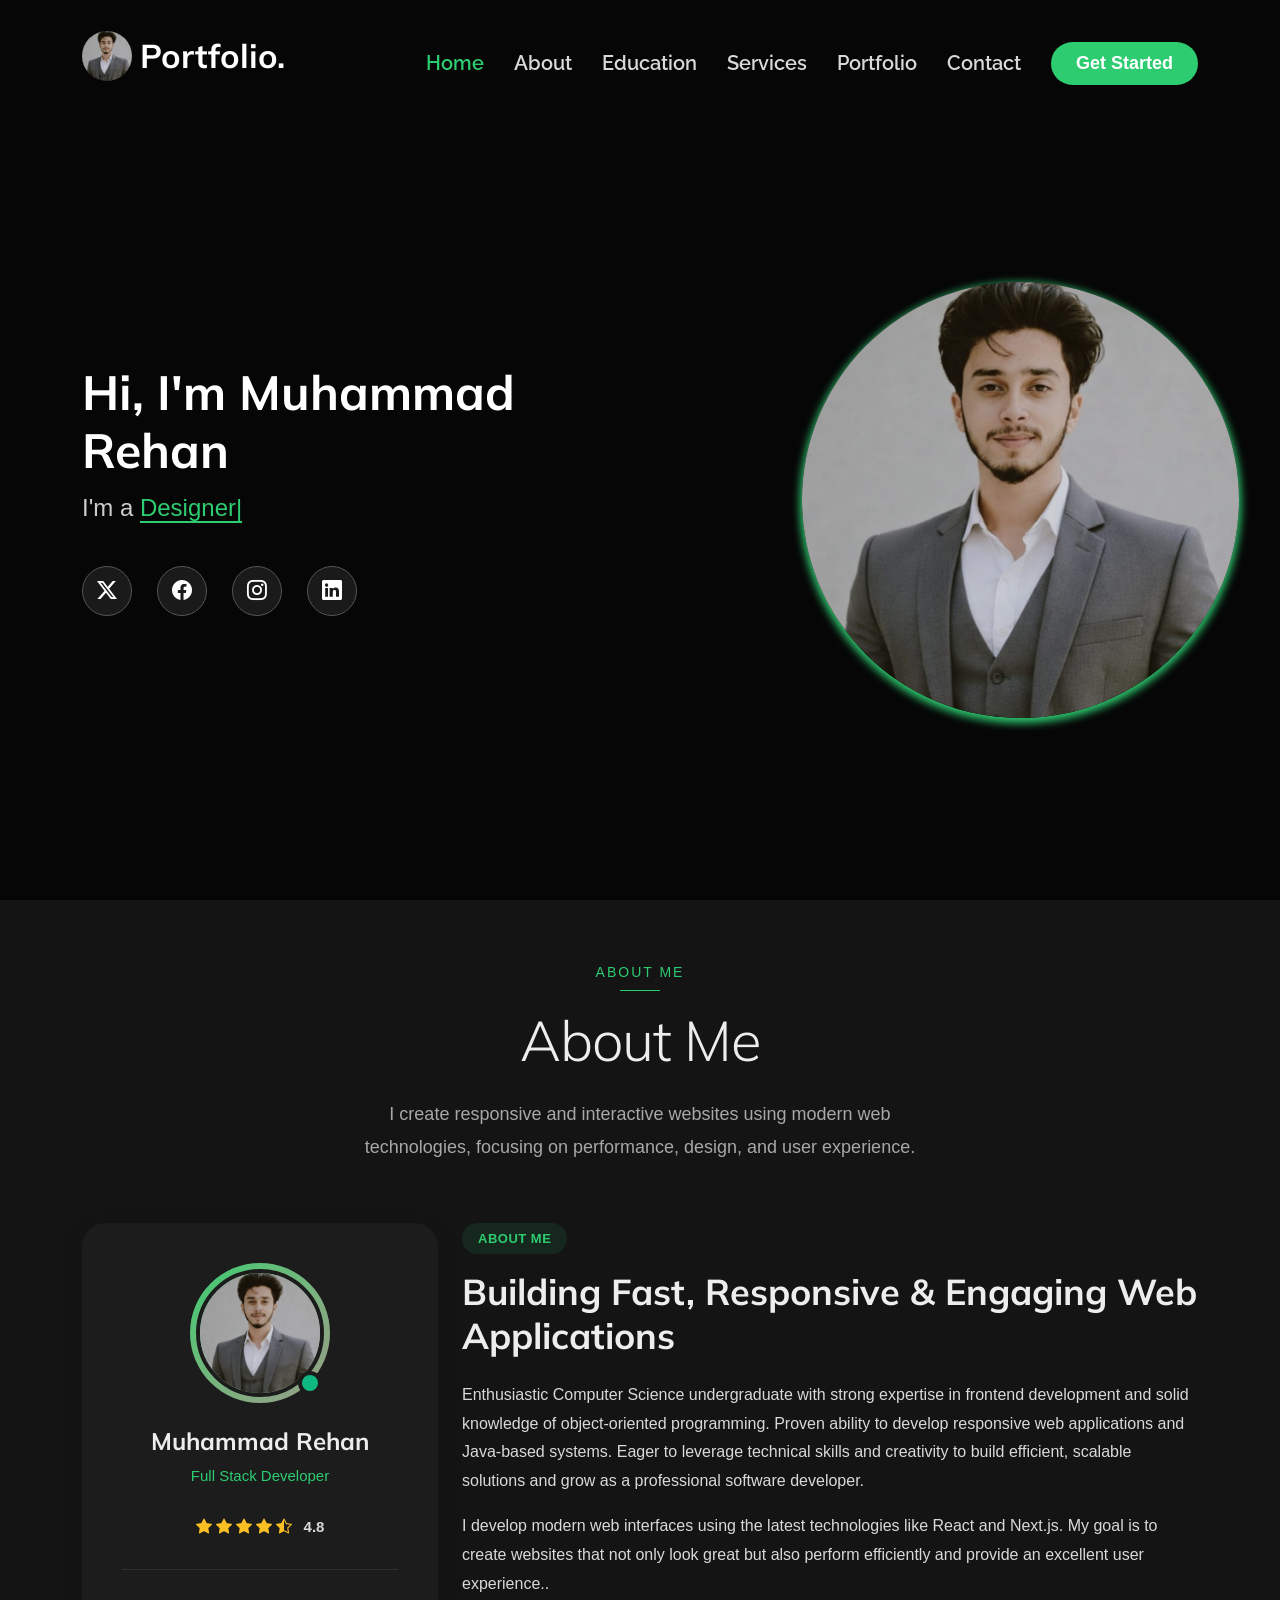
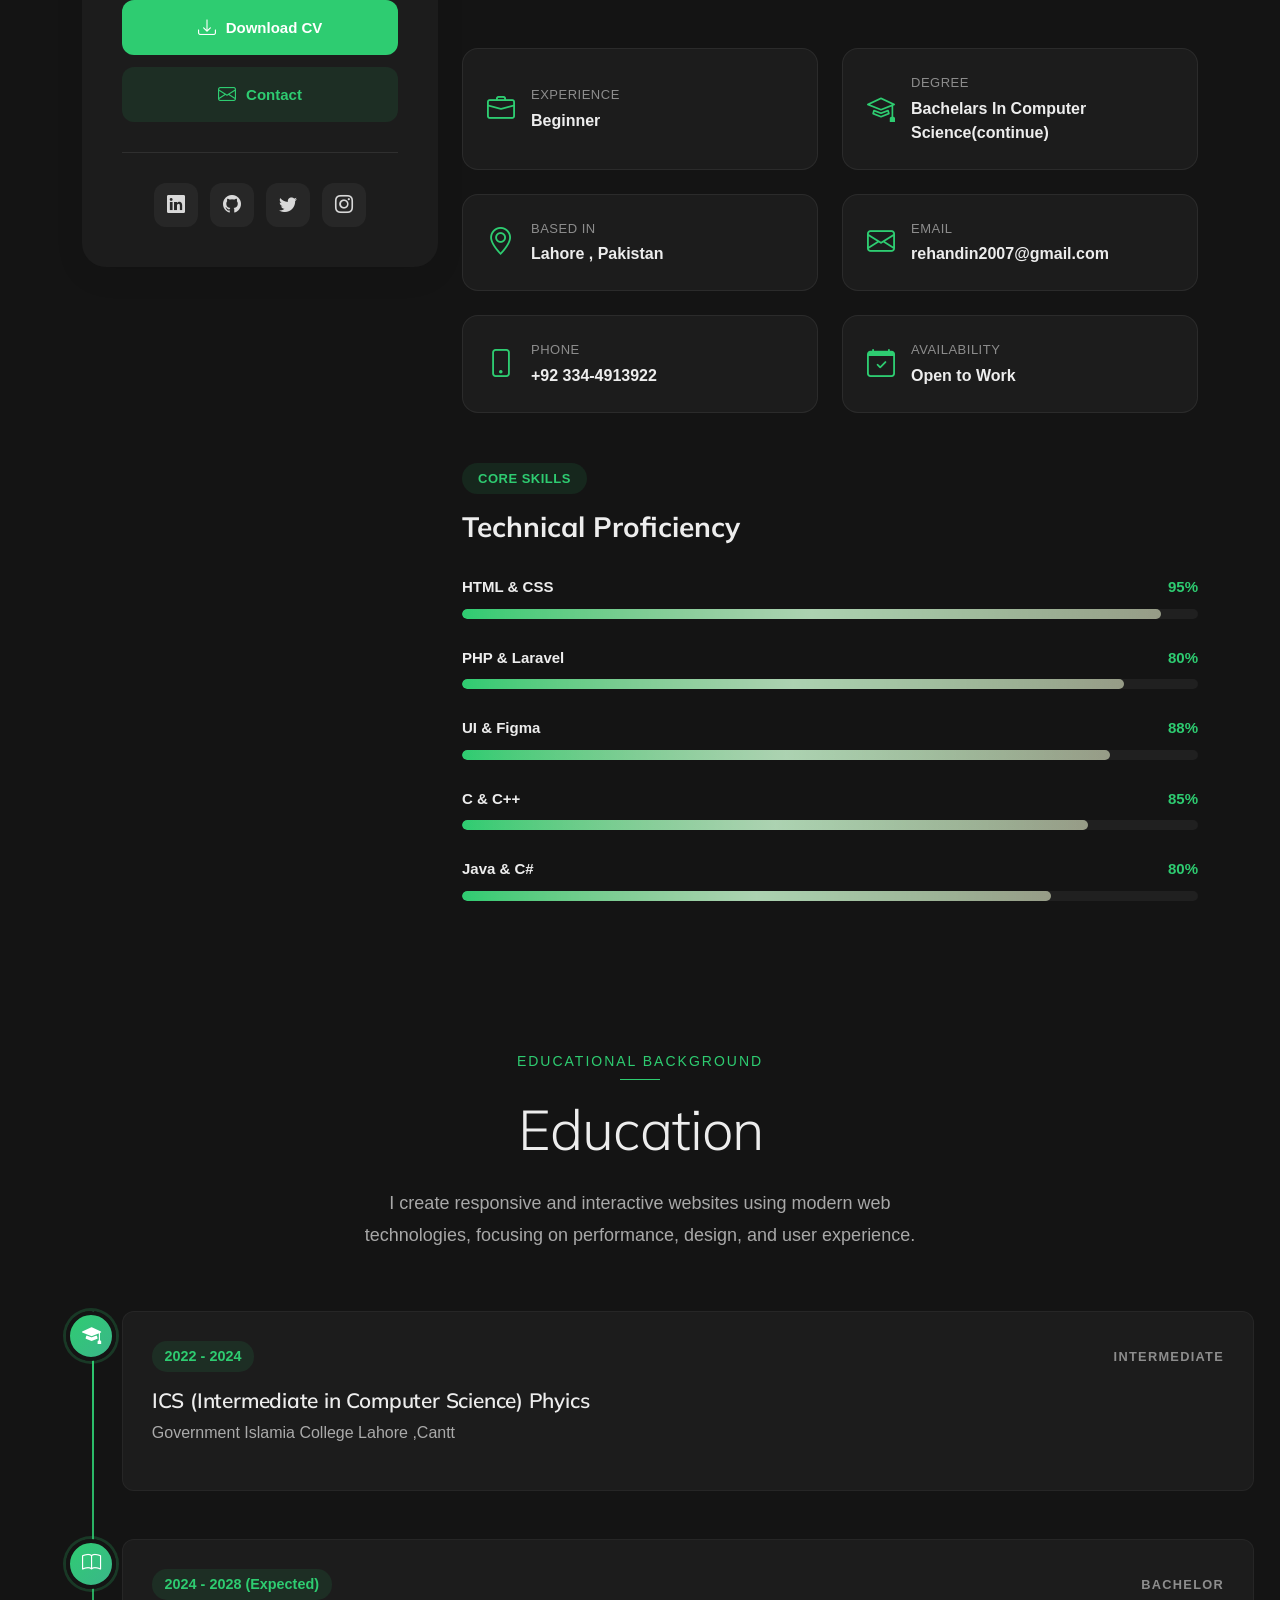
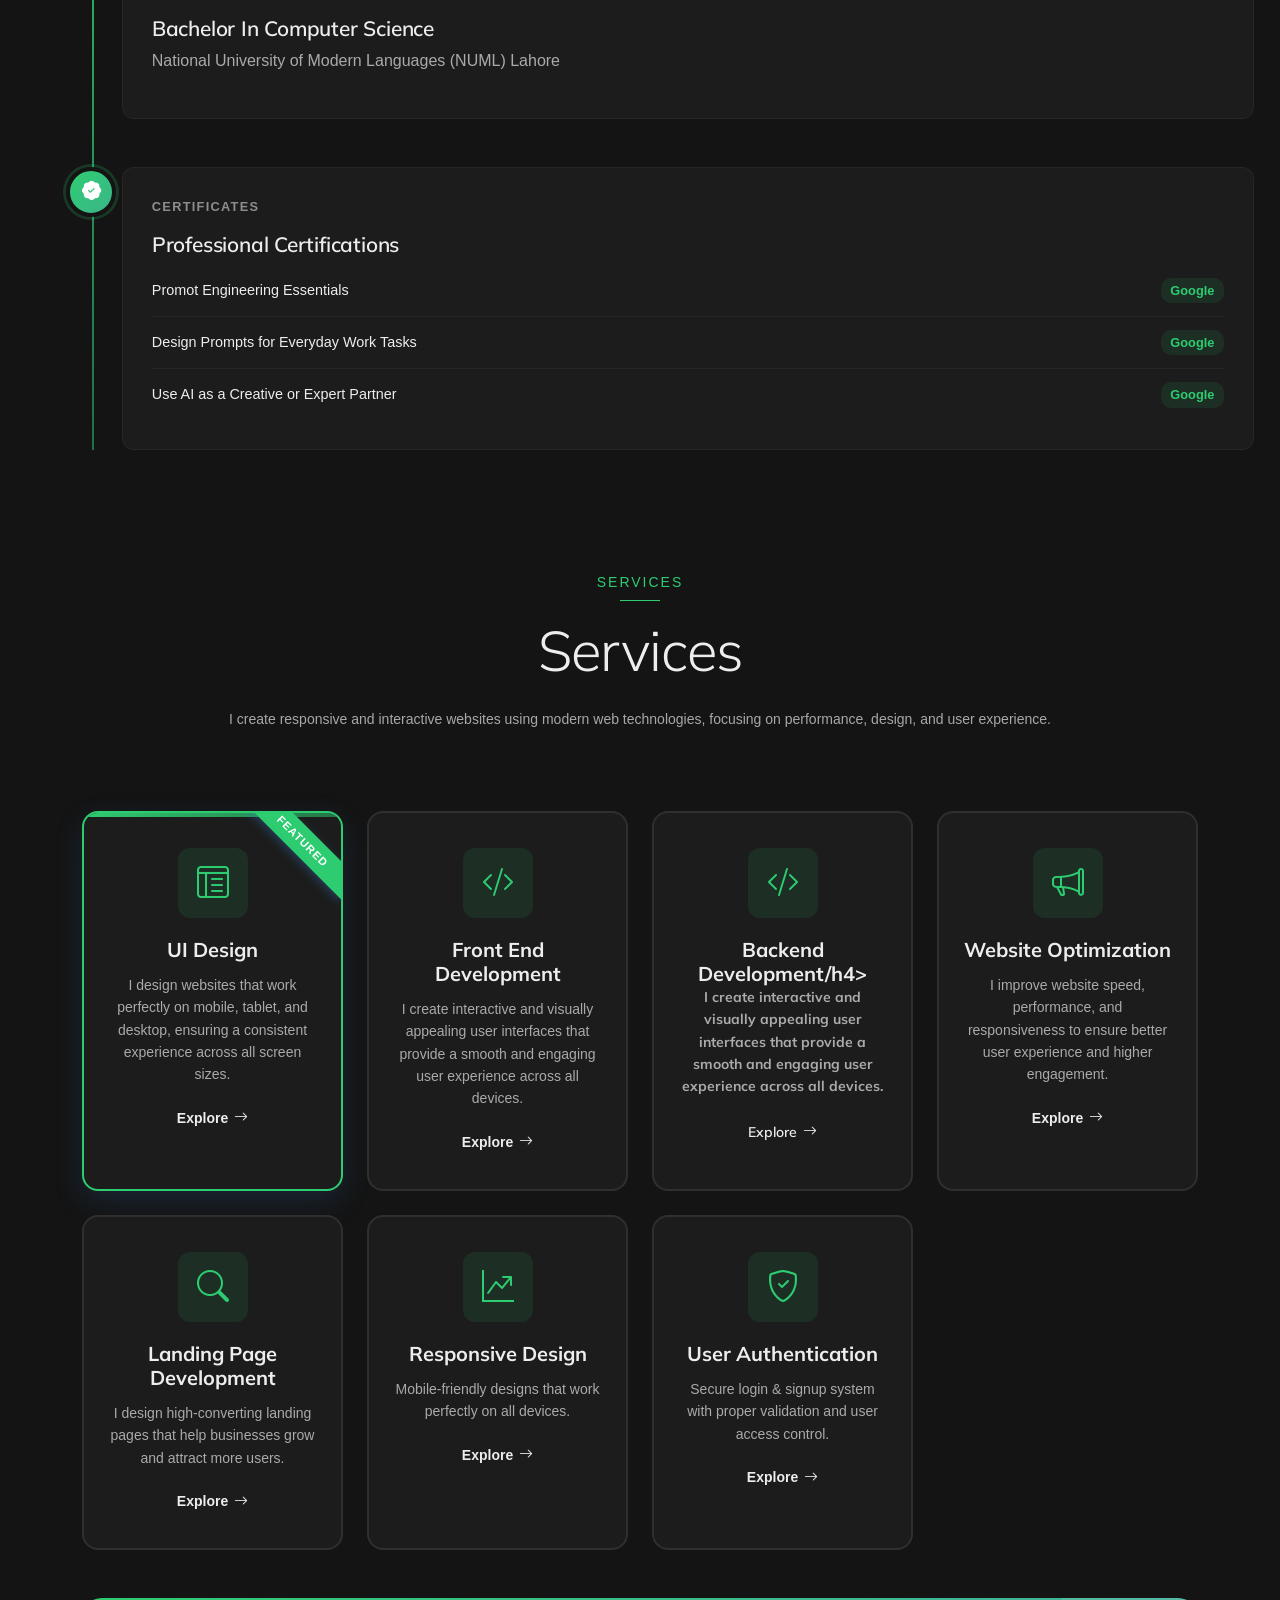
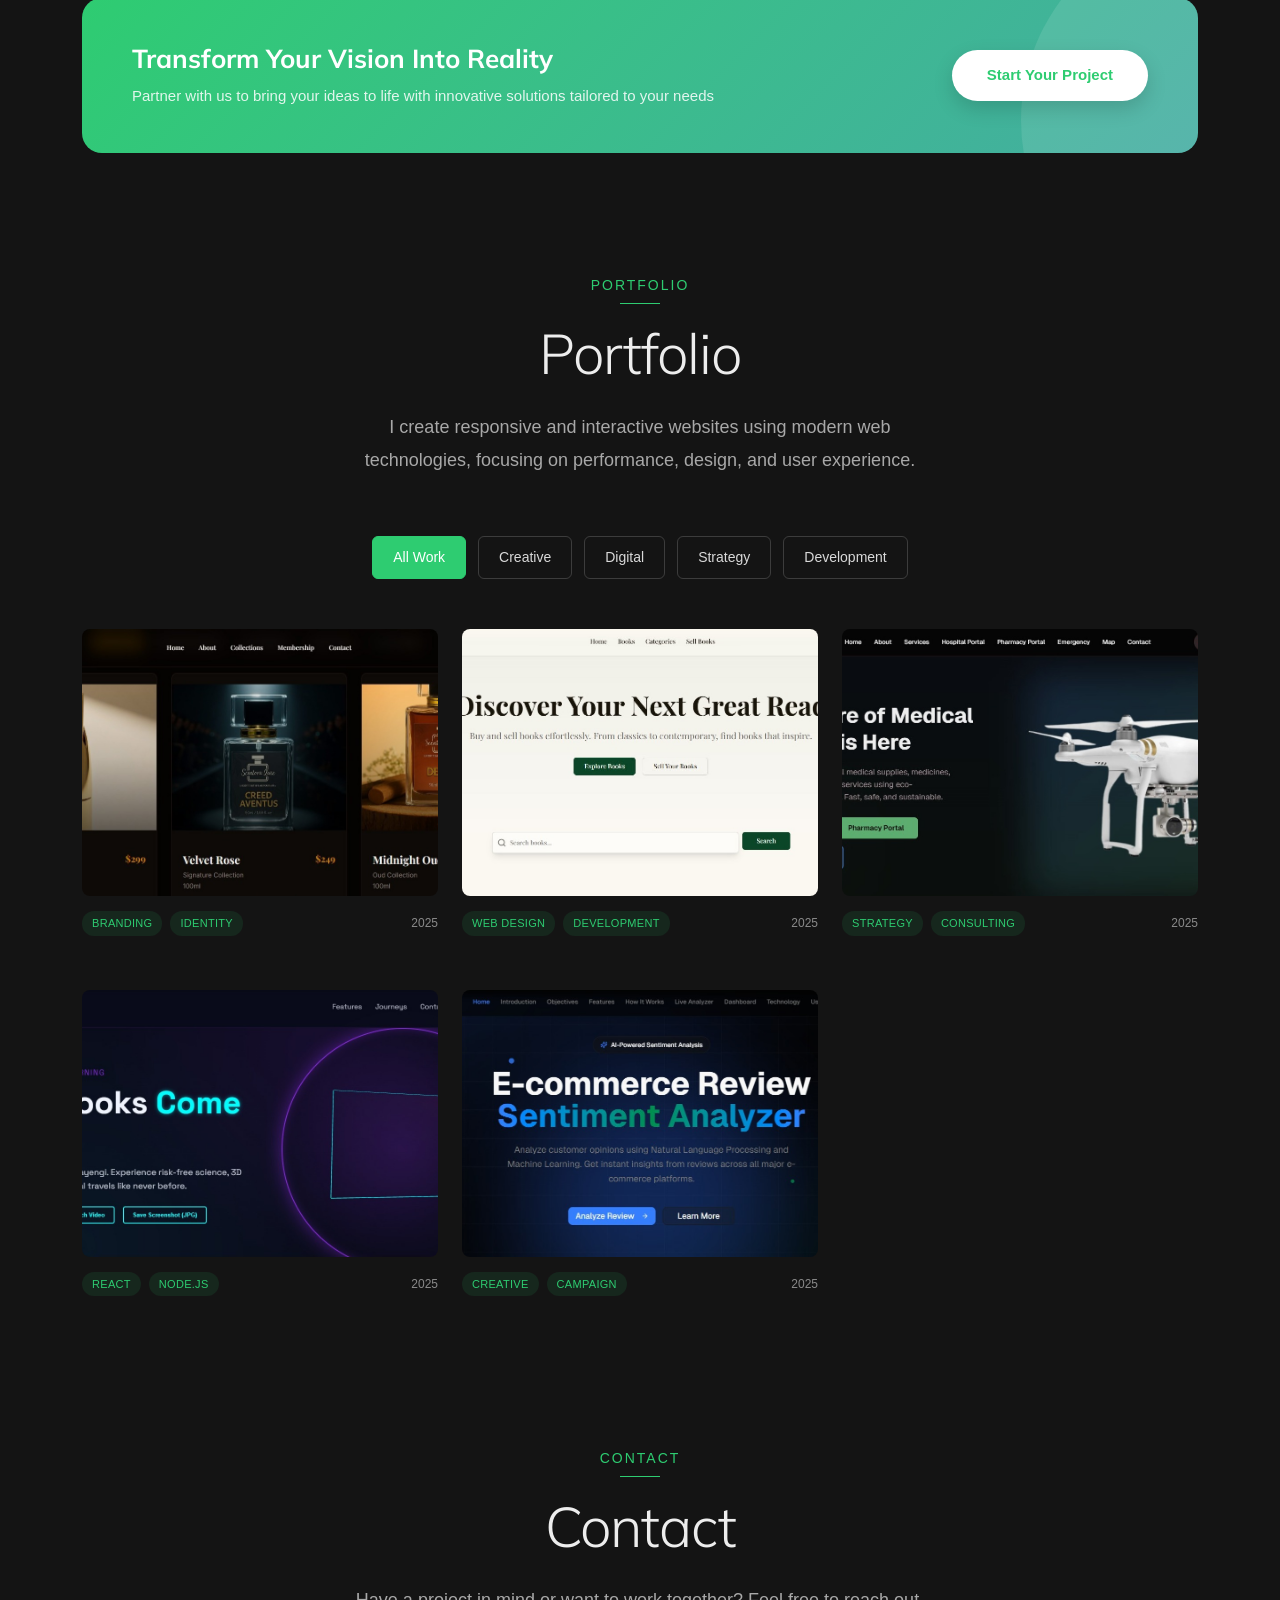
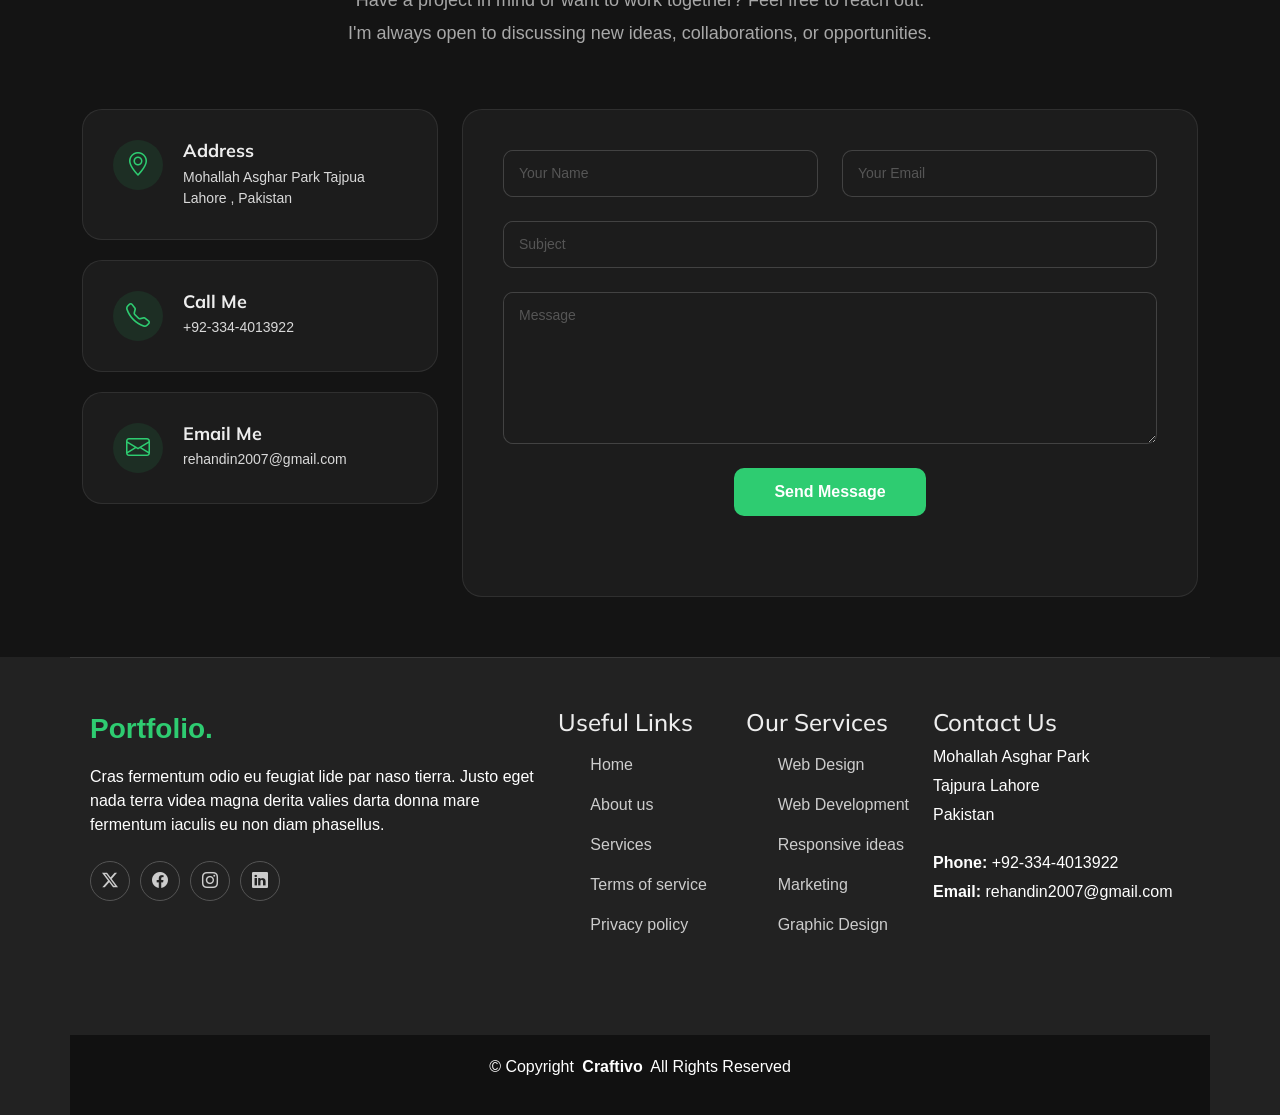
==== index.html @ ea0fe742 "first commit" ====
<!DOCTYPE html>
<html lang="en">

<head>
  <meta charset="utf-8">
  <meta content="width=device-width, initial-scale=1.0" name="viewport">
  <title>Portfolio</title>
  <meta name="description" content="">
  <meta name="keywords" content="">

  <!-- Favicons -->
  <link href="assets/img/Tab.png" rel="icon">
  <link href="assets/img/apple-touch-icon.png" rel="apple-touch-icon">

  <!-- Fonts -->
  <link href="https://fonts.googleapis.com" rel="preconnect">
  <link href="https://fonts.gstatic.com" rel="preconnect" crossorigin>
  <link
    href="https://fonts.googleapis.com/css2?family=Roboto:ital,wght@0,100;0,300;0,400;0,500;0,700;0,900;1,100;1,300;1,400;1,500;1,700;1,900&family=Raleway:ital,wght@0,100;0,200;0,300;0,400;0,500;0,600;0,700;0,800;0,900;1,100;1,200;1,300;1,400;1,500;1,600;1,700;1,800;1,900&family=Mulish:ital,wght@0,200;0,300;0,400;0,500;0,600;0,700;0,800;0,900;1,200;1,300;1,400;1,500;1,600;1,700;1,800;1,900&display=swap"
    rel="stylesheet">

  <!-- Vendor CSS Files -->
  <link href="assets/vendor/bootstrap/css/bootstrap.min.css" rel="stylesheet">
  <link href="assets/vendor/bootstrap-icons/bootstrap-icons.css" rel="stylesheet">
  <link href="assets/vendor/aos/aos.css" rel="stylesheet">
  <link href="assets/vendor/glightbox/css/glightbox.min.css" rel="stylesheet">
  <link href="assets/vendor/swiper/swiper-bundle.min.css" rel="stylesheet">

  <!-- Main CSS File -->
  <link href="assets/css/main.css" rel="stylesheet">

  <!-- =======================================================
  * Template Name: Craftivo
  * Template URL: https://bootstrapmade.com/craftivo-bootstrap-portfolio-template/
  * Updated: Oct 04 2025 with Bootstrap v5.3.8
  * Author: BootstrapMade.com
  * License: https://bootstrapmade.com/license/
  ======================================================== -->
</head>

<body class="index-page">

  <header id="header" class="header d-flex align-items-center fixed-top">
    <div class="container-fluid container-xl position-relative d-flex align-items-center">

      <a href="index.html" class="logo d-flex align-items-center me-auto">
        <!-- Uncomment the line below if you also wish to use an image logo -->
        <img src="assets/img/profile/Picture.jpeg" alt="">
        <h1 class="sitename">Portfolio.</h1>
      </a>

      <nav id="navmenu" class="navmenu">
        <ul>
          <li><a href="#hero" class="active">Home</a></li>
          <li><a href="#about">About</a></li>
          <li><a href="#resume">Education</a></li>
          <li><a href="#services">Services</a></li>
          <li><a href="#portfolio">Portfolio</a></li>
          <li><a href="#contact">Contact</a></li>
        </ul>
        <i class="mobile-nav-toggle d-xl-none bi bi-list"></i>
      </nav>

      <a class="btn-getstarted" href="#about">Get Started</a>

    </div>
  </header>

  <main class="main">

    <!-- Hero Section -->
    <section id="hero" class="hero section dark-background">

      <!-- Background Image -->
      <img src="assets/img/profile/profile-bg-5.webp" alt="">

      <div class="container">
        <div class="row align-items-center">

          <!-- LEFT SIDE (TEXT) -->
          <div class="col-lg-6 hero-text">
            <h2>Hi, I'm Muhammad Rehan</h2>
            <p>I'm a
              <span class="typed" data-typed-items="Designer, Developer, Programmer"></span>
            </p>

            <div class="social-links">
              <a href="#"><i class="bi bi-twitter-x"></i></a>
              <a href="#"><i class="bi bi-facebook"></i></a>
              <a href="#"><i class="bi bi-instagram"></i></a>
              <a href="#"><i class="bi bi-linkedin"></i></a>
            </div>
          </div>

          <!-- RIGHT SIDE (IMAGE) -->
          <div class="col-lg-6 hero-image text-center">
            <img src="assets/img/profile/Picture.jpeg" alt="profile">
          </div>

        </div>
      </div>

    </section>

    </section><!-- /Hero Section -->

    <!-- About Section -->
    <section id="about" class="about section">

      <!-- Section Title -->
      <div class="container section-title" data-aos="fade-up">
        <span class="subtitle">About Me</span>
        <h2>About Me</h2>
        <p>I create responsive and interactive websites using modern web technologies, focusing on performance, design,
          and user experience.</p>
      </div><!-- End Section Title -->

      <div class="container" data-aos="fade-up" data-aos-delay="100">

        <div class="row gy-5">
          <div class="col-lg-4" data-aos="zoom-in" data-aos-delay="150">
            <div class="profile-card">
              <div class="profile-header">
                <div class="profile-avatar">
                  <img src="assets/img/profile/Picture.jpeg" class="img-fluid" alt="">
                  <div class="status-indicator"></div>
                </div>
                <h3>Muhammad Rehan</h3>
                <span class="role">Full Stack Developer</span>
                <div class="rating">
                  <i class="bi bi-star-fill"></i>
                  <i class="bi bi-star-fill"></i>
                  <i class="bi bi-star-fill"></i>
                  <i class="bi bi-star-fill"></i>
                  <i class="bi bi-star-half"></i>
                  <span>4.8</span>
                </div>
              </div>

              <!-- <div class="profile-stats">
                <div class="stat-item">
                  <h4>156</h4>
                  <p>Projects</p>
                </div>
                <div class="stat-item">
                  <h4>8+</h4>
                  <p>Years</p>
                </div>
                <div class="stat-item">
                  <h4>42</h4>
                  <p>Awards</p>
                </div>
              </div> -->

              <div class="profile-actions">
                <a href="assets/Rehan_Resume (1).pdf" class="btn-primary"><i class="bi bi-download"></i> Download CV</a>
                <a href="#contact" class="btn-secondary"><i class="bi bi-envelope"></i> Contact</a>
              </div>

              <div class="social-connect">
                <a href="#"><i class="bi bi-linkedin"></i></a>
                <a href="#"><i class="bi bi-github"></i></a>
                <a href="#"><i class="bi bi-twitter"></i></a>
                <a href="#"><i class="bi bi-instagram"></i></a>
              </div>
            </div>
          </div>

          <div class="col-lg-8" data-aos="fade-left" data-aos-delay="200">
            <div class="content-wrapper">
              <div class="bio-section">
                <div class="section-tag">About Me</div>

                <h2>Building Fast, Responsive & Engaging Web Applications</h2>
                <p>Enthusiastic Computer Science undergraduate with strong expertise in frontend development and solid
                  knowledge
                  of object-oriented programming. Proven ability to develop responsive web applications and Java-based
                  systems.
                  Eager to leverage technical skills and creativity to build efficient, scalable solutions and grow as a
                  professional
                  software developer.</p>

                <p>I develop modern web interfaces using the latest technologies like React and Next.js. My goal is to
                  create websites that not only look great but also perform efficiently and provide an excellent user
                  experience..</p>
              </div>

              <div class="details-grid">
                <div class="detail-item" data-aos="fade-up" data-aos-delay="250">
                  <i class="bi bi-briefcase"></i>
                  <div class="detail-content">
                    <span>Experience</span>
                    <strong>Beginner</strong>
                  </div>
                </div>

                <div class="detail-item" data-aos="fade-up" data-aos-delay="300">
                  <i class="bi bi-mortarboard"></i>
                  <div class="detail-content">
                    <span>Degree</span>
                    <strong>Bachelars In Computer Science(continue)</strong>
                  </div>
                </div>

                <div class="detail-item" data-aos="fade-up" data-aos-delay="350">
                  <i class="bi bi-geo-alt"></i>
                  <div class="detail-content">
                    <span>Based In</span>
                    <strong>Lahore , Pakistan</strong>
                  </div>
                </div>

                <div class="detail-item" data-aos="fade-up" data-aos-delay="100">
                  <i class="bi bi-envelope"></i>
                  <div class="detail-content">
                    <span>Email</span>
                    <strong>rehandin2007@gmail.com</strong>
                  </div>
                </div>

                <div class="detail-item" data-aos="fade-up" data-aos-delay="150">
                  <i class="bi bi-phone"></i>
                  <div class="detail-content">
                    <span>Phone</span>
                    <strong>+92 334-4913922</strong>
                  </div>
                </div>

                <div class="detail-item" data-aos="fade-up" data-aos-delay="200">
                  <i class="bi bi-calendar-check"></i>
                  <div class="detail-content">
                    <span>Availability</span>
                    <strong>Open to Work</strong>
                  </div>
                </div>
              </div>

              <div class="skills-showcase" data-aos="fade-up" data-aos-delay="250">
                <div class="section-tag">Core Skills</div>
                <h3>Technical Proficiency</h3>

                <div class="skills-list skills-animation">
                  <div class="skill-item">
                    <div class="skill-info">
                      <span class="skill-name">HTML &amp; CSS</span>
                      <span class="skill-percent">95%</span>
                    </div>
                    <div class="progress">
                      <div class="progress-bar" role="progressbar" aria-valuenow="95" aria-valuemin="0"
                        aria-valuemax="100"></div>
                    </div>
                  </div>

                  <div class="skill-item">
                    <div class="skill-info">
                      <span class="skill-name">PHP &amp; Laravel</span>
                      <span class="skill-percent">80%</span>
                    </div>
                    <div class="progress">
                      <div class="progress-bar" role="progressbar" aria-valuenow="90" aria-valuemin="0"
                        aria-valuemax="100"></div>
                    </div>
                  </div>

                  <div class="skill-item">
                    <div class="skill-info">
                      <span class="skill-name">UI &amp; Figma</span>
                      <span class="skill-percent">88%</span>
                    </div>
                    <div class="progress">
                      <div class="progress-bar" role="progressbar" aria-valuenow="88" aria-valuemin="0"
                        aria-valuemax="100"></div>
                    </div>
                  </div>

                  <div class="skill-item">
                    <div class="skill-info">
                      <span class="skill-name">C &amp; C++</span>
                      <span class="skill-percent">85%</span>
                    </div>
                    <div class="progress">
                      <div class="progress-bar" role="progressbar" aria-valuenow="85" aria-valuemin="0"
                        aria-valuemax="100"></div>
                    </div>
                  </div>

                  <div class="skill-item">
                    <div class="skill-info">
                      <span class="skill-name">Java &amp; C#</span>
                      <span class="skill-percent">80%</span>
                    </div>
                    <div class="progress">
                      <div class="progress-bar" role="progressbar" aria-valuenow="80" aria-valuemin="0"
                        aria-valuemax="100"></div>
                    </div>
                  </div>
                </div>
              </div>
            </div>
          </div>
        </div>

      </div>

    </section><!-- /About Section -->

    <!-- Resume Section -->
    <section id="resume" class="resume section">

      <!-- Section Title -->
      <div class="container section-title" data-aos="fade-up">
        <span class="subtitle">Educational Background</span>
        <h2>Education</h2>
        <p>I create responsive and interactive websites using modern web technologies, focusing on performance, design,
          and user experience.</p>
      </div><!-- End Section Title -->

      <div class="container" data-aos="fade-up" data-aos-delay="100">



        <div class="col-lg-6">
          <div class="education-section">


            <div class="education-timeline" data-aos="fade-left" data-aos-delay="300">
              <div class="timeline-track">
                <div class="timeline-item">
                  <div class="timeline-marker">
                    <i class="bi bi-mortarboard-fill"></i>
                  </div>
                  <div class="timeline-content">
                    <div class="education-meta">
                      <span class="year-range">2022 - 2024</span>
                      <span class="degree-level">Intermediate</span>
                    </div>
                    <h4>ICS (Intermediate in Computer Science) Phyics</h4>
                    <p class="institution">Government Islamia College Lahore ,Cantt</p>

                  </div>
                </div>

                <div class="timeline-item">
                  <div class="timeline-marker">
                    <i class="bi bi-book"></i>
                  </div>
                  <div class="timeline-content">
                    <div class="education-meta">
                      <span class="year-range">2024 - 2028 (Expected)</span>
                      <span class="degree-level">Bachelor</span>
                    </div>
                    <h4>Bachelor In Computer Science</h4>
                    <p class="institution">National University of Modern Languages (NUML) Lahore </p>
                  </div>
                </div>

                <div class="timeline-item">
                  <div class="timeline-marker">
                    <i class="bi bi-patch-check-fill"></i>
                  </div>
                  <div class="timeline-content">
                    <div class="education-meta">

                      <span class="degree-level">Certificates</span>
                    </div>
                    <h4>Professional Certifications</h4>
                    <div class="certifications-list">
                      <div class="cert-item">
                        <span class="cert-name">Promot Engineering Essentials</span>
                        <span class="cert-year">Google</span>
                      </div>
                      <div class="cert-item">
                        <span class="cert-name">Design Prompts for Everyday Work Tasks</span>
                        <span class="cert-year">Google</span>
                      </div>
                      <div class="cert-item">
                        <span class="cert-name">Use AI as a Creative or Expert Partner</span>
                        <span class="cert-year">Google</span>
                      </div>
                    </div>
                  </div>
                </div>
              </div>
            </div>
          </div>
        </div>
      </div>

      </div>

    </section><!-- /Resume Section -->

    <!-- Services Section -->
    <section id="services" class="services section">

      <!-- Section Title -->
      <div class="container section-title" data-aos="fade-up">
        <span class="subtitle">Services</span>
        <h2>Services</h2>
        <p>I create responsive and interactive websites using modern web technologies, focusing on performance, design,
          and user experience.</p>
      </div><!-- End Section Title -->

      <div class="container" data-aos="fade-up" data-aos-delay="100">

        <div class="row gy-4">
          <!-- <div class="col-lg-3 col-md-6" data-aos="zoom-in" data-aos-delay="100">
            <div class="service-item">
              <div class="icon-wrapper">
                <i class="bi bi-palette"></i>
              </div>
              <h4>Brand Identity</h4>
              <p>Curabitur non nulla sit amet nisl tempus convallis quis ac lectus vivamus magna.</p>
              <a href="service-details.html" class="read-more">
                <span>Explore</span>
                <i class="bi bi-arrow-right"></i>
              </a>
            </div>
          </div> -->

          <div class="col-lg-3 col-md-6" data-aos="zoom-in" data-aos-delay="200">
            <div class="service-item featured">
              <div class="featured-tag">Featured</div>
              <div class="icon-wrapper">
                <i class="bi bi-layout-text-window-reverse"></i>
              </div>
              <h4>UI Design</h4>
              <p>I design websites that work perfectly on mobile, tablet, and desktop, ensuring a consistent experience
                across all screen sizes.</p>
              <a href="service-details.html" class="read-more">
                <span>Explore</span>
                <i class="bi bi-arrow-right"></i>
              </a>
            </div>
          </div>

          <div class="col-lg-3 col-md-6" data-aos="zoom-in" data-aos-delay="300">
            <div class="service-item">
              <div class="icon-wrapper">
                <i class="bi bi-code-slash"></i>
              </div>
              <h4>Front End Development</h4>
              <p>I create interactive and visually appealing user interfaces that provide a smooth and engaging user
                experience across all devices.</p>
              <a href="service-details.html" class="read-more">
                <span>Explore</span>
                <i class="bi bi-arrow-right"></i>
              </a>
            </div>
          </div>

          <div class="col-lg-3 col-md-6" data-aos="zoom-in" data-aos-delay="400">
            <div class="service-item">
              <div class="icon-wrapper">
                <i class="bi bi-code-slash"></i>
              </div>
              <h4>Backend Development/h4>
                <p>I create interactive and visually appealing user interfaces that provide a smooth and engaging user
                  experience across all devices.</p>
                <a href="service-details.html" class="read-more">
                  <span>Explore</span>
                  <i class="bi bi-arrow-right"></i>
                </a>
            </div>
          </div>

          <div class="col-lg-3 col-md-6" data-aos="zoom-in" data-aos-delay="100">
            <div class="service-item">
              <div class="icon-wrapper">
                <i class="bi bi-megaphone"></i>
              </div>
              <h4>Website Optimization</h4>
              <p>I improve website speed, performance, and responsiveness to ensure better user experience and higher
                engagement.</p>
              <a href="service-details.html" class="read-more">
                <span>Explore</span>
                <i class="bi bi-arrow-right"></i>
              </a>
            </div>
          </div>

          <div class="col-lg-3 col-md-6" data-aos="zoom-in" data-aos-delay="200">
            <div class="service-item">
              <div class="icon-wrapper">
                <i class="bi bi-search"></i>
              </div>
              <h4>Landing Page Development</h4>
              <p>I design high-converting landing pages that help businesses grow and attract more users.</p>
              <a href="service-details.html" class="read-more">
                <span>Explore</span>
                <i class="bi bi-arrow-right"></i>
              </a>
            </div>
          </div>

          <div class="col-lg-3 col-md-6" data-aos="zoom-in" data-aos-delay="300">
            <div class="service-item">
              <div class="icon-wrapper">
                <i class="bi bi-graph-up-arrow"></i>
              </div>
              <h4>Responsive Design</h4>
              <p>Mobile-friendly designs that work perfectly on all devices.</p>
              <a href="service-details.html" class="read-more">
                <span>Explore</span>
                <i class="bi bi-arrow-right"></i>
              </a>
            </div>
          </div>

          <div class="col-lg-3 col-md-6" data-aos="zoom-in" data-aos-delay="400">
            <div class="service-item">
              <div class="icon-wrapper">
                <i class="bi bi-shield-check"></i>
              </div>
              <h4>User Authentication</h4>
              <p>Secure login & signup system with proper validation and user access control.</p>
              <a href="service-details.html" class="read-more">
                <span>Explore</span>
                <i class="bi bi-arrow-right"></i>
              </a>
            </div>
          </div>

        </div>

        <div class="row mt-5">
          <div class="col-12" data-aos="fade-up" data-aos-delay="200">
            <div class="cta-box">
              <div class="row align-items-center">
                <div class="col-lg-8">
                  <h3>Transform Your Vision Into Reality</h3>
                  <p>Partner with us to bring your ideas to life with innovative solutions tailored to your needs</p>
                </div>
                <div class="col-lg-4 text-lg-end text-center">
                  <a href="service-details.html" class="cta-btn">Start Your Project</a>
                </div>
              </div>
            </div>
          </div>
        </div>

      </div>

    </section><!-- /Services Section -->

    <!-- Portfolio Section -->
    <section id="portfolio" class="portfolio section">

      <!-- Section Title -->
      <div class="container section-title" data-aos="fade-up">
        <span class="subtitle">Portfolio</span>
        <h2>Portfolio</h2>
        <p>I create responsive and interactive websites using modern web technologies, focusing on performance, design,
          and user experience.</p>
      </div><!-- End Section Title -->

      <div class="container" data-aos="fade-up" data-aos-delay="100">

        <div class="isotope-layout" data-default-filter="*" data-layout="masonry" data-sort="original-order">
          <ul class="portfolio-filters isotope-filters" data-aos="fade-up" data-aos-delay="200">
            <li data-filter="*" class="filter-active">All Work</li>
            <li data-filter=".filter-creative">Creative</li>
            <li data-filter=".filter-digital">Digital</li>
            <li data-filter=".filter-strategy">Strategy</li>
            <li data-filter=".filter-development">Development</li>
          </ul>

          <div class="row gy-4 isotope-container" data-aos="fade-up" data-aos-delay="300">
            <div class="col-lg-4 col-md-6 portfolio-item isotope-item filter-creative">
              <div class="portfolio-card">
                <div class="portfolio-image-container">
                  <img src="assets/img/portfolio/Image.jpeg" alt="Creative Project" class="img-fluid" loading="lazy">
                  <div class="portfolio-overlay">
                    <div class="portfolio-info">
                      <span class="project-category">Creative Design</span>
                      <h4>scentora-luxe</h4>
                    </div>
                    <div class="portfolio-actions">
                      <a href="assets/img/portfolio/Image.jpeg" class="glightbox portfolio-link">
                        <i class="bi bi-plus-lg"></i>
                      </a>
                      <a href="#" class="portfolio-details">
                        <i class="bi bi-arrow-right"></i>
                      </a>
                    </div>
                  </div>
                </div>
                <div class="portfolio-meta">
                  <div class="project-tags">
                    <span class="tag">Branding</span>
                    <span class="tag">Identity</span>
                  </div>
                  <div class="project-year">2025</div>
                </div>
              </div>
            </div>

            <div class="col-lg-4 col-md-6 portfolio-item isotope-item filter-digital">
              <div class="portfolio-card">
                <div class="portfolio-image-container">
                  <img src="assets/img/portfolio/Image1.jpeg" alt="Digital Project" class="img-fluid" loading="lazy">
                  <div class="portfolio-overlay">
                    <div class="portfolio-info">
                      <span class="project-category">Digital Experience</span>
                      <h4>Book Bridge</h4>
                    </div>
                    <div class="portfolio-actions">
                      <a href="assets/img/portfolio/Image1.jpeg" class="glightbox portfolio-link">
                        <i class="bi bi-plus-lg"></i>
                      </a>
                      <a href="#" class="portfolio-details">
                        <i class="bi bi-arrow-right"></i>
                      </a>
                    </div>
                  </div>
                </div>
                <div class="portfolio-meta">
                  <div class="project-tags">
                    <span class="tag">Web Design</span>
                    <span class="tag">Development</span>
                  </div>
                  <div class="project-year">2025</div>
                </div>
              </div>
            </div>

            <div class="col-lg-4 col-md-6 portfolio-item isotope-item filter-strategy">
              <div class="portfolio-card">
                <div class="portfolio-image-container">
                  <img src="assets/img/portfolio/Image2.jpeg" alt="Strategy Project" class="img-fluid" loading="lazy">
                  <div class="portfolio-overlay">
                    <div class="portfolio-info">
                      <span class="project-category">Brand Strategy</span>
                      <h4>Medical Drone Service System</h4>
                    </div>
                    <div class="portfolio-actions">
                      <a href="assets/img/portfolio/Image2.jpeg" class="glightbox portfolio-link">
                        <i class="bi bi-plus-lg"></i>
                      </a>
                      <a href="#" class="portfolio-details">
                        <i class="bi bi-arrow-right"></i>
                      </a>
                    </div>
                  </div>
                </div>
                <div class="portfolio-meta">
                  <div class="project-tags">
                    <span class="tag">Strategy</span>
                    <span class="tag">Consulting</span>
                  </div>
                  <div class="project-year">2025</div>
                </div>
              </div>
            </div>

            <div class="col-lg-4 col-md-6 portfolio-item isotope-item filter-development">
              <div class="portfolio-card">
                <div class="portfolio-image-container">
                  <img src="assets/img/portfolio/Image3.jpeg" alt="Development Project" class="img-fluid"
                    loading="lazy">
                  <div class="portfolio-overlay">
                    <div class="portfolio-info">
                      <span class="project-category">Full Stack</span>
                      <h4>EduVerse Application</h4>
                    </div>
                    <div class="portfolio-actions">
                      <a href="assets/img/portfolio/Image3.jpeg" class="glightbox portfolio-link">
                        <i class="bi bi-plus-lg"></i>
                      </a>
                      <a href="#" class="portfolio-details">
                        <i class="bi bi-arrow-right"></i>
                      </a>
                    </div>
                  </div>
                </div>
                <div class="portfolio-meta">
                  <div class="project-tags">
                    <span class="tag">React</span>
                    <span class="tag">Node.js</span>
                  </div>
                  <div class="project-year">2025</div>
                </div>
              </div>
            </div>

            <div class="col-lg-4 col-md-6 portfolio-item isotope-item filter-creative">
              <div class="portfolio-card">
                <div class="portfolio-image-container">
                  <img src="assets/img/portfolio/Image4.jpeg" alt="Creative Project" class="img-fluid" loading="lazy">
                  <div class="portfolio-overlay">
                    <div class="portfolio-info">
                      <span class="project-category">Art Direction</span>
                      <h4>Sentiment Analyzer</h4>
                    </div>
                    <div class="portfolio-actions">
                      <a href="assets/img/portfolio/Image4.jpeg" class="glightbox portfolio-link">
                        <i class="bi bi-plus-lg"></i>
                      </a>
                      <a href="#" class="portfolio-details">
                        <i class="bi bi-arrow-right"></i>
                      </a>
                    </div>
                  </div>
                </div>
                <div class="portfolio-meta">
                  <div class="project-tags">
                    <span class="tag">Creative</span>
                    <span class="tag">Campaign</span>
                  </div>
                  <div class="project-year">2025</div>
                </div>
              </div>
            </div>

            <!-- <div class="col-lg-4 col-md-6 portfolio-item isotope-item filter-digital">
              <div class="portfolio-card">
                <div class="portfolio-image-container">
                  <img src="assets/img/portfolio/portfolio-6.webp" alt="Digital Project" class="img-fluid" loading="lazy">
                  <div class="portfolio-overlay">
                    <div class="portfolio-info">
                      <span class="project-category">Digital Product</span>
                      <h4>Mobile Experience</h4>
                    </div>
                    <div class="portfolio-actions">
                      <a href="assets/img/portfolio/portfolio-6.webp" class="glightbox portfolio-link">
                        <i class="bi bi-plus-lg"></i>
                      </a>
                      <a href="#" class="portfolio-details">
                        <i class="bi bi-arrow-right"></i>
                      </a>
                    </div>
                  </div>
                </div>
                <div class="portfolio-meta">
                  <div class="project-tags">
                    <span class="tag">Mobile</span>
                    <span class="tag">UI/UX</span>
                  </div>
                  <div class="project-year">2023</div>
                </div> -->
          </div>
        </div>
      </div>

      </div>

      <!-- <div class="portfolio-bottom" data-aos="fade-up" data-aos-delay="400">
          <div class="row align-items-center">
            <div class="col-lg-8">
              <h3>Like what you see?</h3>
              <p>Donec rutrum congue leo eget malesuada. Vivamus suscipit tortor eget felis porttitor volutpat.</p>
            </div>
            <div class="col-lg-4 text-lg-end">
              <a href="#contact" class="btn btn-accent">Let's Work Together</a>
            </div>
          </div>
        </div> -->

      </div>

    </section><!-- /Portfolio Section -->

    <!-- Contact Section -->
    <section id="contact" class="contact section">

      <!-- Section Title -->
      <div class="container section-title" data-aos="fade-up">
        <span class="subtitle">Contact</span>
        <h2>Contact</h2>
        <p>Have a project in mind or want to work together? Feel free to reach out. I'm always open to discussing new
          ideas, collaborations, or opportunities.</p>
      </div><!-- End Section Title -->

      <div class="container">

        <div class="row gy-4">

          <div class="col-lg-4">
            <div class="info-item">
              <div class="icon-wrapper">
                <i class="bi bi-geo-alt"></i>
              </div>
              <div>
                <h3>Address</h3>
                <p>Mohallah Asghar Park Tajpua Lahore , Pakistan</p>
              </div>
            </div>

            <div class="info-item">
              <div class="icon-wrapper">
                <i class="bi bi-telephone"></i>
              </div>
              <div>
                <h3>Call Me</h3>
                <p>+92-334-4013922</p>
              </div>
            </div>

            <div class="info-item">
              <div class="icon-wrapper">
                <i class="bi bi-envelope"></i>
              </div>
              <div>
                <h3>Email Me</h3>
                <p>rehandin2007@gmail.com</p>
              </div>
            </div>

          </div>
<!-- Contact JavaScript -->
          <!-- <script>
            document.getElementById("contactForm").addEventListener("submit", function (e) {
              e.preventDefault();

              let loading = document.querySelector(".loading");
              let sentMsg = document.querySelector(".sent-message");
              let msg = document.getElementById("msg");

              loading.style.display = "block";

              setTimeout(() => {
                loading.style.display = "none";
                sentMsg.style.display = "block";
                msg.innerText = "✅ Message successfully sent!";
              }, 1500);
            });
          </script> -->


          <div class="col-lg-8">
            <form id="contactForm" class="contact-form">
              <div class="row gy-4">

                <div class="col-md-6">
                  <input type="text" name="name" class="form-control" placeholder="Your Name" required>
                </div>

                <div class="col-md-6">
                  <input type="email" class="form-control" name="email" placeholder="Your Email" required>
                </div>

                <div class="col-md-12">
                  <input type="text" class="form-control" name="subject" placeholder="Subject" required>
                </div>

                <div class="col-md-12">
                  <textarea class="form-control" name="message" rows="6" placeholder="Message" required></textarea>
                </div>

                <div class="col-md-12 text-center">
                  <div class="loading" style="display:none;">Loading</div>
                  <div class="error-message"></div>
                  <div class="sent-message" style="display:none;">Your message has been sent. Thank you!</div>

                  <button type="submit">Send Message</button>
                </div>

                <p id="msg"></p>

              </div>
            </form>
          </div>
        </div>

      </div>

    </section><!-- /Contact Section -->

  </main>

  <footer id="footer" class="footer">

    <div class="container footer-top">
      <div class="row gy-4">
        <div class="col-lg-5 col-md-12 footer-about">
          <a href="index.html" class="logo d-flex align-items-center">
            <span class="sitename">Portfolio.</span>
          </a>
          <p>Cras fermentum odio eu feugiat lide par naso tierra. Justo eget nada terra videa magna derita valies darta
            donna mare fermentum iaculis eu non diam phasellus.</p>
          <div class="social-links d-flex mt-4">
            <a href=""><i class="bi bi-twitter-x"></i></a>
            <a href=""><i class="bi bi-facebook"></i></a>
            <a href=""><i class="bi bi-instagram"></i></a>
            <a href=""><i class="bi bi-linkedin"></i></a>
          </div>
        </div>

        <div class="col-lg-2 col-6 footer-links">
          <h4>Useful Links</h4>
          <ul>
            <li><a href="#">Home</a></li>
            <li><a href="#">About us</a></li>
            <li><a href="#">Services</a></li>
            <li><a href="#">Terms of service</a></li>
            <li><a href="#">Privacy policy</a></li>
          </ul>
        </div>

        <div class="col-lg-2 col-6 footer-links">
          <h4>Our Services</h4>
          <ul>
            <li><a href="#">Web Design</a></li>
            <li><a href="#">Web Development</a></li>
            <li><a href="#">Responsive ideas</a></li>
            <li><a href="#">Marketing</a></li>
            <li><a href="#">Graphic Design</a></li>
          </ul>
        </div>

        <div class="col-lg-3 col-md-12 footer-contact text-center text-md-start">
          <h4>Contact Us</h4>
          <p>Mohallah Asghar Park</p>
          <p>Tajpura Lahore </p>
          <p>Pakistan</p>
          <p class="mt-4"><strong>Phone:</strong> <span>+92-334-4013922</span></p>
          <p><strong>Email:</strong> <span>rehandin2007@gmail.com</span></p>
        </div>

      </div>
    </div>

    <div class="container copyright text-center mt-4">
      <p>© <span>Copyright</span> <strong class="px-1 sitename">Craftivo</strong> <span>All Rights Reserved</span></p>
      <div class="credits">
        <!-- All the links in the footer should remain intact. -->
        <!-- You can delete the links only if you've purchased the pro version. -->
        <!-- Licensing information: https://bootstrapmade.com/license/ -->
        <!-- Purchase the pro version with working PHP/AJAX contact form: [buy-url] -->
        <!-- Designed by <a href="https://bootstrapmade.com/">BootstrapMade</a> | <a
          href="https://bootstrapmade.com/tools/">DevTools</a> -->
      </div>
    </div>

  </footer>

  <!-- Scroll Top -->
  <a href="#" id="scroll-top" class="scroll-top d-flex align-items-center justify-content-center"><i
      class="bi bi-arrow-up-short"></i></a>

  <!-- Preloader -->
  <div id="preloader"></div>

  <!-- Vendor JS Files -->
  <script src="assets/vendor/bootstrap/js/bootstrap.bundle.min.js"></script>
  <script src="assets/vendor/php-email-form/validate.js"></script>
  <script src="assets/vendor/aos/aos.js"></script>
  <script src="assets/vendor/typed.js/typed.umd.js"></script>
  <script src="assets/vendor/waypoints/noframework.waypoints.js"></script>
  <script src="assets/vendor/glightbox/js/glightbox.min.js"></script>
  <script src="assets/vendor/imagesloaded/imagesloaded.pkgd.min.js"></script>
  <script src="assets/vendor/isotope-layout/isotope.pkgd.min.js"></script>
  <script src="assets/vendor/swiper/swiper-bundle.min.js"></script>

  <!-- Main JS File -->
  <script src="assets/js/main.js"></script>

</body>

</html>
---- assets/css/main.css ----
/**
* Template Name: Craftivo
* Template URL: https://bootstrapmade.com/craftivo-bootstrap-portfolio-template/
* Updated: Oct 04 2025 with Bootstrap v5.3.8
* Author: BootstrapMade.com
* License: https://bootstrapmade.com/license/
*/

@charset "UTF-8";

/*--------------------------------------------------------------
# Font & Color Variables
# Help: https://bootstrapmade.com/color-system/
--------------------------------------------------------------*/
/* Fonts */
:root {
  --default-font: "Roboto",  system-ui, -apple-system, "Segoe UI", Roboto, "Helvetica Neue", Arial, "Noto Sans", "Liberation Sans", sans-serif, "Apple Color Emoji", "Segoe UI Emoji", "Segoe UI Symbol", "Noto Color Emoji";
  --heading-font: "Mulish",  sans-serif;
  --nav-font: "Raleway",  sans-serif;
}

/* Global Colors - The following color variables are used throughout the website. Updating them here will change the color scheme of the entire website */
:root { 
  --background-color: #141414; /* Background color for the entire website, including individual sections */
  --default-color: #d9d9d9; /* Default color used for the majority of the text content across the entire website */
  --heading-color: #ededed; /* Color for headings, subheadings and title throughout the website */
  --accent-color: #2ecc71; /* Accent color that represents your brand on the website. It's used for buttons, links, and other elements that need to stand out */
  --surface-color: #1c1c1c; /* The surface color is used as a background of boxed elements within sections, such as cards, icon boxes, or other elements that require a visual separation from the global background. */
  --contrast-color: #ffffff; /* Contrast color for text, ensuring readability against backgrounds of accent, heading, or default colors. */
}

/* Nav Menu Colors - The following color variables are used specifically for the navigation menu. They are separate from the global colors to allow for more customization options */
:root {
  --nav-color: #d9d9d9;  /* The default color of the main navmenu links */
  --nav-hover-color: #2ecc71; /* Applied to main navmenu links when they are hovered over or active */
  --nav-mobile-background-color: #2e2e2e; /* Used as the background color for mobile navigation menu */
  --nav-dropdown-background-color: #2e2e2e; /* Used as the background color for dropdown items that appear when hovering over primary navigation items */
  --nav-dropdown-color: #d9d9d9; /* Used for navigation links of the dropdown items in the navigation menu. */
  --nav-dropdown-hover-color: #ff4d4f; /* Similar to --nav-hover-color, this color is applied to dropdown navigation links when they are hovered over. */
}

/* Color Presets - These classes override global colors when applied to any section or element, providing reuse of the sam color scheme. */

.light-background {
  --background-color: rgba(41, 41, 41, 0.8);
  --surface-color: #484848;
}

.dark-background {
  --background-color: #060606;
  --default-color: #ffffff;
  --heading-color: #ffffff;
  --surface-color: #252525;
  --contrast-color: #ffffff;
}


/* Smooth scroll */
:root {
  scroll-behavior: smooth;
}

/*--------------------------------------------------------------
# General Styling & Shared Classes
--------------------------------------------------------------*/
body {
  color: var(--default-color);
  background-color: var(--background-color);
  font-family: var(--default-font);
}

a {
  color: var(--accent-color);
  text-decoration: none;
  transition: 0.3s;
}

a:hover {
  color: color-mix(in srgb, var(--accent-color), transparent 25%);
  text-decoration: none;
}

h1,
h2,
h3,
h4,
h5,
h6 {
  color: var(--heading-color);
  font-family: var(--heading-font);
}

/* PHP Email Form Messages
------------------------------*/
.php-email-form .error-message {
  display: none;
  background: #df1529;
  color: #ffffff;
  text-align: left;
  padding: 15px;
  margin-bottom: 24px;
  font-weight: 600;
}

.php-email-form .sent-message {
  display: none;
  color: #ffffff;
  background: #059652;
  text-align: center;
  padding: 15px;
  margin-bottom: 24px;
  font-weight: 600;
}

.php-email-form .loading {
  display: none;
  background: var(--surface-color);
  text-align: center;
  padding: 15px;
  margin-bottom: 24px;
}

.php-email-form .loading:before {
  content: "";
  display: inline-block;
  border-radius: 50%;
  width: 24px;
  height: 24px;
  margin: 0 10px -6px 0;
  border: 3px solid var(--accent-color);
  border-top-color: var(--surface-color);
  animation: php-email-form-loading 1s linear infinite;
}

@keyframes php-email-form-loading {
  0% {
    transform: rotate(0deg);
  }

  100% {
    transform: rotate(360deg);
  }
}

/*--------------------------------------------------------------
# Global Header
--------------------------------------------------------------*/
.header {
  --heading-color: #ffffff;
  color: var(--default-color);
  background-color: var(--background-color);
  padding: 30px 0;
  transition: all 0.5s;
  z-index: 997;
}
.header .logo img {
  width: 50px;
  height: 50px;
  /* max-height: 80px; */
  margin-right: 8px;
  border-radius: 30px;
}

.header .logo h1 {
  font-size: 33px;
  margin: 0;
  font-weight: 400;
  font-weight: bold;
  color: var(--heading-color);
}

.header .btn-getstarted,
.header .btn-getstarted:focus {
  color: var(--contrast-color);
  background: var(--accent-color);
  font-size: 18px;
  font-weight: bold;
  padding: 8px 25px;
  margin: 0 0 0 30px;
  border-radius: 50px;
  transition: 0.3s;
}

.header .btn-getstarted:hover,
.header .btn-getstarted:focus:hover {
  color: var(--contrast-color);
  background: color-mix(in srgb, var(--accent-color), transparent 15%);
}

@media (max-width: 1200px) {
  .header .logo {
    order: 1;
  }

  .header .btn-getstarted {
    order: 2;
    margin: 0 0px 1px 10px;
    padding: 0px 13px;
  }

  .header .navmenu {
    order: 3;
  }
}

.scrolled .header {
  box-shadow: 0px 0 18px rgba(0, 0, 0, 0.1);
}

/* Global Header on Scroll
------------------------------*/
.scrolled .header {
  --background-color: rgba(20, 20, 20, 0.8);
}

/* Index Page Header
------------------------------*/
.index-page .header {
  --background-color: rgba(255, 255, 255, 0);
}

/* Index Page Header on Scroll
------------------------------*/
.index-page.scrolled .header {
  --background-color: rgba(20, 20, 20, 0.8);
}

/*--------------------------------------------------------------
# Navigation Menu
--------------------------------------------------------------*/
/* Navmenu - Desktop */
@media (min-width: 1200px) {
  .navmenu {
    padding: 0;
  }

  .navmenu ul {
    margin: 0;
    padding: 0;
    display: flex;
    list-style: none;
    align-items: center;
  }

  .navmenu li {
    position: relative;
  }

  .navmenu a,
  .navmenu a:focus {
    color: var(--nav-color);
    padding: 18px 15px;
    font-size: 20px;
    font-family: var(--nav-font);
    font-weight: 600;
    display: flex;
    align-items: center;
    justify-content: space-between;
    white-space: nowrap;
    transition: 0.3s;
  }

  .navmenu a i,
  .navmenu a:focus i {
    font-size: 12px;
    line-height: 0;
    margin-left: 5px;
    transition: 0.3s;
  }

  .navmenu li:last-child a {
    padding-right: 0;
  }

  .navmenu li:hover>a,
  .navmenu .active,
  .navmenu .active:focus {
    color: var(--nav-hover-color);
  }

  
}

/* Navmenu - Mobile */
@media (max-width: 1199px) {
  .mobile-nav-toggle {
    color: var(--nav-color);
    font-size: 28px;
    line-height: 0;
    margin-right: 10px;
    cursor: pointer;
    transition: color 0.3s;
  }

  .navmenu {
    padding: 0;
    z-index: 9997;
  }

  .navmenu ul {
    display: none;
    list-style: none;
    position: absolute;
    inset: 60px 20px 20px 20px;
    padding: 10px 0;
    margin: 0;
    border-radius: 6px;
    background-color: var(--nav-mobile-background-color);
    overflow-y: auto;
    transition: 0.3s;
    z-index: 9998;
    box-shadow: 0px 0px 30px rgba(0, 0, 0, 0.1);
  }

  .navmenu a,
  .navmenu a:focus {
    color: var(--nav-dropdown-color);
    padding: 10px 20px;
    font-family: var(--nav-font);
    font-size: 17px;
    font-weight: 500;
    display: flex;
    align-items: center;
    justify-content: space-between;
    white-space: nowrap;
    transition: 0.3s;
  }

  .navmenu a i,
  .navmenu a:focus i {
    font-size: 12px;
    line-height: 0;
    margin-left: 5px;
    width: 30px;
    height: 30px;
    display: flex;
    align-items: center;
    justify-content: center;
    border-radius: 50%;
    transition: 0.3s;
    background-color: color-mix(in srgb, var(--accent-color), transparent 90%);
  }

  .navmenu a i:hover,
  .navmenu a:focus i:hover {
    background-color: var(--accent-color);
    color: var(--contrast-color);
  }

  .navmenu a:hover,
  .navmenu .active,
  .navmenu .active:focus {
    color: var(--nav-dropdown-hover-color);
  }

  .navmenu .active i,
  .navmenu .active:focus i {
    background-color: var(--accent-color);
    color: var(--contrast-color);
    transform: rotate(180deg);
  }

  

  .mobile-nav-active {
    overflow: hidden;
  }

  .mobile-nav-active .mobile-nav-toggle {
    color: #fff;
    position: absolute;
    font-size: 32px;
    top: 15px;
    right: 15px;
    margin-right: 0;
    z-index: 9999;
  }

  .mobile-nav-active .navmenu {
    position: fixed;
    overflow: hidden;
    inset: 0;
    background: rgba(33, 37, 41, 0.8);
    transition: 0.3s;
  }

  .mobile-nav-active .navmenu>ul {
    display: block;
  }
}

/*--------------------------------------------------------------
# Global Footer
--------------------------------------------------------------*/
/* Reset */
* {
  margin: 0;
  padding: 0;
  box-sizing: border-box;
}

/* Body fix */
body {
  font-family: Arial, sans-serif;
  overflow-x: hidden;
}

/* Footer Main */
.footer {
  width: 100%;
  background: #222;
  color: #fff;
}

/* Top Section */
.footer-top {
  padding: 50px 20px;
  border-top: 1px solid rgba(255,255,255,0.1);
}

/* Container */
.footer-container {
  max-width: 1200px;
  margin: auto;
  display: flex;
  flex-wrap: wrap;
  gap: 20px;
}

/* Columns */
.footer-col {
  flex: 1 1 250px;
}

/* Logo */
.logo {
  font-size: 28px;
  font-weight: bold;
  margin-bottom: 15px;
}

/* Links */
.footer-links ul {
  list-style: none;
}

.footer-links ul li {
  padding: 8px 0;
}

.footer-links ul a {
  color: #ccc;
  text-decoration: none;
  transition: 0.3s;
}

.footer-links ul a:hover {
  color: #00adb5;
}

/* Social Icons */
.social-links {
  display: flex;
  margin-top: 15px;
}

.social-links a {
  display: flex;
  align-items: center;
  justify-content: center;
  width: 40px;
  height: 40px;
  margin-right: 10px;
  border-radius: 50%;
  border: 1px solid #555;
  color: #ccc;
  text-decoration: none;
  transition: 0.3s;
}

.social-links a:hover {
  color: #00adb5;
  border-color: #00adb5;
}

/* Contact */
.footer-contact p {
  margin: 5px 0;
}

/* Copyright */
.copyright {
  text-align: center;
  padding: 20px;
  background: #111;
}

/* Responsive */
@media (max-width: 768px) {
  .footer-container {
    flex-direction: column;
    text-align: center;
  }

  .social-links {
    justify-content: center;
  }
}

/*--------------------------------------------------------------
# Preloader
--------------------------------------------------------------*/
#preloader {
  position: fixed;
  inset: 0;
  z-index: 999999;
  overflow: hidden;
  background: var(--background-color);
  transition: all 0.6s ease-out;
}

#preloader:before {
  content: "";
  position: fixed;
  top: calc(50% - 30px);
  left: calc(50% - 30px);
  border: 6px solid #ffffff;
  border-color: var(--accent-color) transparent var(--accent-color) transparent;
  border-radius: 50%;
  width: 60px;
  height: 60px;
  animation: animate-preloader 1.5s linear infinite;
}

@keyframes animate-preloader {
  0% {
    transform: rotate(0deg);
  }

  100% {
    transform: rotate(360deg);
  }
}

/*--------------------------------------------------------------
# Scroll Top Button
--------------------------------------------------------------*/
.scroll-top {
  position: fixed;
  visibility: hidden;
  opacity: 0;
  right: 15px;
  bottom: 15px;
  z-index: 99999;
  background-color: var(--accent-color);
  width: 40px;
  height: 40px;
  border-radius: 4px;
  transition: all 0.4s;
}

.scroll-top i {
  font-size: 24px;
  color: var(--contrast-color);
  line-height: 0;
}

.scroll-top:hover {
  background-color: color-mix(in srgb, var(--accent-color), transparent 20%);
  color: var(--contrast-color);
}

.scroll-top.active {
  visibility: visible;
  opacity: 1;
}

/*--------------------------------------------------------------
# Disable aos animation delay on mobile devices
--------------------------------------------------------------*/
@media screen and (max-width: 768px) {
  [data-aos-delay] {
    transition-delay: 0 !important;
  }
}

/*--------------------------------------------------------------
# Global Page Titles & Breadcrumbs
--------------------------------------------------------------*/
.page-title {
  color: var(--default-color);
  background-color: var(--background-color);
  padding: 20px 0;
  position: relative;
}

.page-title h1 {
  font-size: 28px;
  font-weight: 700;
  margin: 0;
}

.page-title .breadcrumbs ol {
  display: flex;
  flex-wrap: wrap;
  list-style: none;
  padding: 0 0 10px 0;
  margin: 0;
  font-size: 14px;
  font-weight: 400;
}

.page-title .breadcrumbs ol li+li {
  padding-left: 10px;
}

.page-title .breadcrumbs ol li+li::before {
  content: "/";
  display: inline-block;
  padding-right: 10px;
  color: color-mix(in srgb, var(--default-color), transparent 70%);
}

/*--------------------------------------------------------------
# Global Sections
--------------------------------------------------------------*/
section,
.section {
  color: var(--default-color);
  background-color: var(--background-color);
  padding: 60px 0;
  scroll-margin-top: 90px;
  overflow: clip;
}

@media (max-width: 1199px) {

  section,
  .section {
    scroll-margin-top: 66px;
  }
}

/*--------------------------------------------------------------
# Global Section Titles
--------------------------------------------------------------*/
.section-title {
  text-align: center;
  padding-bottom: 60px;
  position: relative;
}

.section-title h2 {
  font-size: 3.5rem;
  font-weight: 300;
  line-height: 1.2;
  color: var(--heading-color);
  margin-bottom: 1.5rem;
  letter-spacing: -1px;
}

@media (max-width: 768px) {
  .section-title h2 {
    font-size: 2.5rem;
  }
}

.section-title .subtitle {
  display: inline-block;
  font-size: 0.875rem;
  font-weight: 400;
  color: var(--accent-color);
  text-transform: uppercase;
  letter-spacing: 2px;
  margin-bottom: 1.5rem;
  position: relative;
}

.section-title .subtitle::after {
  content: "";
  position: absolute;
  bottom: -8px;
  left: 50%;
  transform: translateX(-50%);
  width: 40px;
  height: 1px;
  background: var(--accent-color);
}

.section-title p {
  font-size: 1.125rem;
  line-height: 1.8;
  color: color-mix(in srgb, var(--default-color), transparent 25%);
  max-width: 900px;
  margin: 0 auto;
  text-wrap: balance;
}

/*--------------------------------------------------------------
# Hero Section
--------------------------------------------------------------*/
.hero {
  padding-top: 80px;
  min-height: 100vh;
  position: relative;
  display: flex;
  align-items: center;
  overflow: hidden;
  padding-bottom: 80px;
}

/* Background image */
.hero > img {
  position: absolute;
  inset: 0;
  width: 0%;
  height: 100%;
  object-fit: cover;
  z-index: 1;
}

/* Overlay */
.hero:before {
  content: "";
  background: color-mix(in srgb, var(--background-color), transparent 30%);
  position: absolute;
  inset: 0;
  z-index: 2;
}

/* Content */
.hero .container {
  position: relative;
  z-index: 3;
}

/* LEFT TEXT */
.hero-text {
  
  text-align: left;
}

.hero h2 {
  margin: 0;
  margin-top: 80px;
  font-size: 48px;
  font-weight: 700;
}

.hero p {
  margin: 10px 0 0 0;
  font-size: 24px;
  color: color-mix(in srgb, var(--default-color), transparent 20%);
}

.hero p span {
  color: var(--accent-color);
  border-bottom: 2px solid var(--accent-color);
}

/* SOCIAL */
.hero .social-links {
  margin-top: 40px;
  display: flex;
  gap: 15px;
}

.hero .social-links a {
  display: flex;
  align-items: center;
  justify-content: center;
  width: 50px;
  height: 50px;
  border-radius: 50%;
  background: color-mix(in srgb, var(--default-color), transparent 92%);
  color: var(--default-color);
  font-size: 20px;
  transition: 0.3s;
}

.hero .social-links a:hover {
  background: var(--accent-color);
  color: var(--contrast-color);
  transform: translateY(-3px);
}

/* RIGHT IMAGE */
.hero-image img {
  margin-top: 100px;
  margin-left: 150px;
  max-width: 80%;
  border-radius: 100%;
  box-shadow: 0px 3px 8px 2px #2ecc71  ;
}

/* RESPONSIVE */
@media (max-width: 768px) {

  .hero .row {
    flex-direction: column-reverse;
    text-align: center;
  }

  .hero-text {
    text-align: center;
    margin-top: 45px;
  }

  .hero h2 {
    font-size: 32px;
  }

  .hero p {
    font-size: 20px;
  }
}
@media (max-width: 768px) {

  .hero-image img {
    margin-left: 0;
    margin-top: 100px;
    max-width: 60%;
  }
}
/*--------------------------------------------------------------
# About Section
--------------------------------------------------------------*/
.about {
  overflow: hidden;
  position: relative;
}

.about::before {
  content: "";
  position: absolute;
  top: -50%;
  right: -20%;
  width: 800px;
  height: 800px;
  background: radial-gradient(circle, color-mix(in srgb, var(--accent-color), transparent 85%) 0%, transparent 70%);
  border-radius: 50%;
  z-index: 0;
  pointer-events: none;
}

.about .container {
  position: relative;
  z-index: 1;
}

.about .profile-card {
  background: var(--surface-color);
  border-radius: 24px;
  padding: 40px;
  box-shadow: 0 8px 30px rgba(0, 0, 0, 0.08);
  position: sticky;
  top: 100px;
}

.about .profile-card .profile-header {
  text-align: center;
  padding-bottom: 30px;
  border-bottom: 1px solid color-mix(in srgb, var(--default-color), transparent 90%);
}

.about .profile-card .profile-header .profile-avatar {
  width: 140px;
  height: 140px;
  margin: 0 auto 24px;
  position: relative;
  border-radius: 50%;
  padding: 6px;
  background: linear-gradient(135deg, var(--accent-color), color-mix(in srgb, var(--accent-color), #ff6b9d 50%));
}

.about .profile-card .profile-header .profile-avatar img {
  width: 100%;
  height: 100%;
  object-fit: cover;
  border-radius: 50%;
  border: 4px solid var(--surface-color);
}

.about .profile-card .profile-header .profile-avatar .status-indicator {
  position: absolute;
  bottom: 8px;
  right: 8px;
  width: 24px;
  height: 24px;
  background: #10b981;
  border: 4px solid var(--surface-color);
  border-radius: 50%;
  animation: pulse 2s infinite;
}

.about .profile-card .profile-header h3 {
  font-size: 24px;
  font-weight: 700;
  margin-bottom: 8px;
  color: var(--heading-color);
}

.about .profile-card .profile-header .role {
  display: inline-block;
  font-size: 15px;
  color: var(--accent-color);
  font-weight: 500;
  margin-bottom: 16px;
}

.about .profile-card .profile-header .rating {
  display: flex;
  align-items: center;
  justify-content: center;
  gap: 4px;
  margin-top: 12px;
}

.about .profile-card .profile-header .rating i {
  color: #fbbf24;
  font-size: 16px;
}

.about .profile-card .profile-header .rating span {
  margin-left: 8px;
  font-weight: 600;
  color: var(--default-color);
  font-size: 15px;
}

.about .profile-card .profile-stats {
  display: grid;
  grid-template-columns: repeat(3, 1fr);
  gap: 20px;
  padding: 30px 0;
  border-bottom: 1px solid color-mix(in srgb, var(--default-color), transparent 90%);
}

.about .profile-card .profile-stats .stat-item {
  text-align: center;
}

.about .profile-card .profile-stats .stat-item h4 {
  font-size: 28px;
  font-weight: 700;
  color: var(--accent-color);
  margin-bottom: 6px;
}

.about .profile-card .profile-stats .stat-item p {
  font-size: 13px;
  color: color-mix(in srgb, var(--default-color), transparent 30%);
  text-transform: uppercase;
  letter-spacing: 0.5px;
  margin: 0;
}

.about .profile-card .profile-actions {
  display: flex;
  flex-direction: column;
  gap: 12px;
  padding: 30px 0;
  border-bottom: 1px solid color-mix(in srgb, var(--default-color), transparent 90%);
}

.about .profile-card .profile-actions a {
  display: flex;
  align-items: center;
  justify-content: center;
  gap: 10px;
  padding: 14px 24px;
  border-radius: 12px;
  font-weight: 600;
  font-size: 15px;
  text-decoration: none;
  transition: all 0.3s ease;
}

.about .profile-card .profile-actions a.btn-primary {
  background: var(--accent-color);
  color: var(--contrast-color);
}

.about .profile-card .profile-actions a.btn-primary:hover {
  background: color-mix(in srgb, var(--accent-color), #000 15%);
  transform: translateY(-2px);
  box-shadow: 0 6px 20px rgba(0, 0, 0, 0.15);
}

.about .profile-card .profile-actions a.btn-secondary {
  background: color-mix(in srgb, var(--accent-color), transparent 90%);
  color: var(--accent-color);
}

.about .profile-card .profile-actions a.btn-secondary:hover {
  background: color-mix(in srgb, var(--accent-color), transparent 85%);
}

.about .profile-card .profile-actions a i {
  font-size: 18px;
}

.about .profile-card .social-connect {
  display: flex;
  justify-content: center;
  gap: 12px;
  padding-top: 30px;
}

.about .profile-card .social-connect a {
  width: 44px;
  height: 44px;
  display: flex;
  align-items: center;
  justify-content: center;
  background: color-mix(in srgb, var(--default-color), transparent 94%);
  border-radius: 12px;
  color: var(--default-color);
  font-size: 18px;
  transition: all 0.3s ease;
}

.about .profile-card .social-connect a:hover {
  background: var(--accent-color);
  color: var(--contrast-color);
  transform: translateY(-3px);
}

.about .content-wrapper .bio-section {
  margin-bottom: 50px;
}

.about .content-wrapper .bio-section .section-tag {
  display: inline-block;
  padding: 6px 16px;
  background: color-mix(in srgb, var(--accent-color), transparent 90%);
  color: var(--accent-color);
  border-radius: 20px;
  font-size: 13px;
  font-weight: 600;
  text-transform: uppercase;
  letter-spacing: 0.5px;
  margin-bottom: 16px;
}

.about .content-wrapper .bio-section h2 {
  font-size: 36px;
  font-weight: 700;
  color: var(--heading-color);
  margin-bottom: 24px;
  line-height: 1.2;
}

.about .content-wrapper .bio-section p {
  font-size: 16px;
  line-height: 1.8;
  color: var(--default-color);
  margin-bottom: 16px;
}

.about .content-wrapper .bio-section p:last-child {
  margin-bottom: 0;
}

.about .content-wrapper .details-grid {
  display: grid;
  grid-template-columns: repeat(2, 1fr);
  gap: 24px;
  margin-bottom: 50px;
}

.about .content-wrapper .details-grid .detail-item {
  display: flex;
  align-items: center;
  gap: 16px;
  padding: 24px;
  background: var(--surface-color);
  border-radius: 16px;
  border: 1px solid color-mix(in srgb, var(--default-color), transparent 92%);
  transition: all 0.3s ease;
}

.about .content-wrapper .details-grid .detail-item:hover {
  border-color: var(--accent-color);
  transform: translateY(-3px);
  box-shadow: 0 8px 24px rgba(0, 0, 0, 0.08);
}

.about .content-wrapper .details-grid .detail-item i {
  font-size: 28px;
  color: var(--accent-color);
  flex-shrink: 0;
}

.about .content-wrapper .details-grid .detail-item .detail-content span {
  display: block;
  font-size: 13px;
  color: color-mix(in srgb, var(--default-color), transparent 40%);
  text-transform: uppercase;
  letter-spacing: 0.5px;
  margin-bottom: 4px;
}

.about .content-wrapper .details-grid .detail-item .detail-content strong {
  display: block;
  font-size: 16px;
  color: var(--heading-color);
  font-weight: 600;
}

.about .content-wrapper .skills-showcase .section-tag {
  display: inline-block;
  padding: 6px 16px;
  background: color-mix(in srgb, var(--accent-color), transparent 90%);
  color: var(--accent-color);
  border-radius: 20px;
  font-size: 13px;
  font-weight: 600;
  text-transform: uppercase;
  letter-spacing: 0.5px;
  margin-bottom: 16px;
  
}

.about .content-wrapper .skills-showcase h3 {
  font-size: 28px;
  font-weight: 700;
  color: var(--heading-color);
  margin-bottom: 32px;
  
}

.about .content-wrapper .skills-showcase .skills-list .skill-item {
  margin-bottom: 28px;
}

.about .content-wrapper .skills-showcase .skills-list .skill-item .skill-info {
  display: flex;
  justify-content: space-between;
  align-items: center;
  margin-bottom: 10px;
}

.about .content-wrapper .skills-showcase .skills-list .skill-item .skill-info .skill-name {
  font-size: 15px;
  font-weight: 600;
  color: var(--heading-color);
}

.about .content-wrapper .skills-showcase .skills-list .skill-item .skill-info .skill-percent {
  font-size: 15px;
  font-weight: 700;
  color: var(--accent-color);
}

.about .content-wrapper .skills-showcase .skills-list .skill-item .progress {
  height: 10px;
  border-radius: 10px;
  background: color-mix(in srgb, var(--default-color), transparent 94%);
  overflow: hidden;
}

.about .content-wrapper .skills-showcase .skills-list .skill-item .progress .progress-bar {
  width: 0;
  height: 100%;
  background: linear-gradient(90deg, var(--accent-color), color-mix(in srgb, var(--accent-color), #ff6b9d 50%));
  border-radius: 10px;
  transition: width 1.5s cubic-bezier(0.65, 0, 0.35, 1);
  position: relative;
}

.about .content-wrapper .skills-showcase .skills-list .skill-item .progress .progress-bar::after {
  content: "";
  position: absolute;
  top: 0;
  left: 0;
  right: 0;
  bottom: 0;
  background: linear-gradient(90deg, transparent, rgba(255, 255, 255, 0.4), transparent);
  animation: shimmer 2s infinite;
}

@keyframes pulse {

  0%,
  100% {
    opacity: 1;
  }

  50% {
    opacity: 0.6;
  }
}

@keyframes shimmer {
  0% {
    transform: translateX(-100%);
  }

  100% {
    transform: translateX(100%);
  }
}

@media (max-width: 992px) {
  .about .profile-card {
    position: static;
    margin-bottom: 40px;
  }

  .about .content-wrapper .bio-section h2 {
    font-size: 30px;
  }

  .about .content-wrapper .details-grid {
    grid-template-columns: 1fr;
  }

  .about .content-wrapper .skills-showcase h3 {
    font-size: 24px;
  }
}

@media (max-width: 576px) {
  .about .profile-card {
    padding: 30px 20px;
  }

  .about .profile-card .profile-header .profile-avatar {
    width: 120px;
    height: 120px;
  }

  .about .profile-card .profile-stats {
    grid-template-columns: repeat(3, 1fr);
    gap: 16px;
  }

  .about .profile-card .profile-stats .stat-item h4 {
    font-size: 24px;
  }

  .about .content-wrapper .bio-section h2 {
    font-size: 26px;
  }

  .about .content-wrapper .details-grid .detail-item {
    padding: 18px;
  }

  .about .content-wrapper .details-grid .detail-item i {
    font-size: 24px;
  }
}

/*--------------------------------------------------------------
# Resume Section
--------------------------------------------------------------*/
.resume .section-header {
  margin-bottom: 2.5rem;
  margin-left: 50px;
}

.resume .section-header .header-content .section-badge {
  display: inline-block;
  background: linear-gradient(135deg, var(--accent-color), color-mix(in srgb, var(--accent-color), #6c5ce7 20%));
  color: var(--contrast-color);
  padding: 0.5rem 1.2rem;
  border-radius: 25px;
  font-size: 0.85rem;
  font-weight: 600;
  text-transform: uppercase;
  letter-spacing: 0.1em;
  margin-bottom: 1rem;
  

}

.resume .section-header .header-content h2 {
  font-size: 2.2rem;
  font-weight: 700;
  color: var(--heading-color);
  margin-bottom: 1rem;
  line-height: 1.2;
  letter-spacing: -0.02em;
}

.resume .section-header .header-content p {
  font-size: 1rem;
  line-height: 1.7;
  color: color-mix(in srgb, var(--default-color), transparent 35%);
  margin: 0;
}



.resume .education-section .education-timeline .timeline-track {
  position: relative;
  padding-left: 2.5rem;
  width: 210%;
}

.resume .education-section .education-timeline .timeline-track::before {
  content: "";
  position: absolute;
  left: 10px;
  top: 0;
  bottom: 0;
  width: 2px;
  background: linear-gradient(180deg, var(--accent-color), color-mix(in srgb, var(--accent-color), transparent 50%));
}

.resume .education-section .education-timeline .timeline-track .timeline-item {
  position: relative;
  margin-bottom: 3rem;
}

.resume .education-section .education-timeline .timeline-track .timeline-item:last-child {
  margin-bottom: 0;
}

.resume .education-section .education-timeline .timeline-track .timeline-item .timeline-marker {
  position: absolute;
  left: -3.5rem;
  top: 0;
  width: 50px;
  height: 50px;
  background: linear-gradient(135deg, var(--accent-color), color-mix(in srgb, var(--accent-color), #6c5ce7 20%));
  border-radius: 50%;
  display: flex;
  align-items: center;
  justify-content: center;
  border: 4px solid var(--background-color);
  box-shadow: 0 0 0 3px color-mix(in srgb, var(--accent-color), transparent 80%);
}

.resume .education-section .education-timeline .timeline-track .timeline-item .timeline-marker i {
  font-size: 1.2rem;
  color: var(--contrast-color);
}

.resume .education-section .education-timeline .timeline-track .timeline-item .timeline-content {
  background: var(--surface-color);
  padding: 1.8rem;
  border-radius: 12px;
  border: 1px solid color-mix(in srgb, var(--default-color), transparent 95%);
  transition: all 0.3s ease;
}

.resume .education-section .education-timeline .timeline-track .timeline-item .timeline-content:hover {
  transform: translateX(5px);
  border-color: color-mix(in srgb, var(--accent-color), transparent 80%);
  box-shadow: 0 10px 30px color-mix(in srgb, var(--default-color), transparent 90%);
}

.resume .education-section .education-timeline .timeline-track .timeline-item .timeline-content .education-meta {
  display: flex;
  justify-content: space-between;
  align-items: center;
  margin-bottom: 1rem;
}

.resume .education-section .education-timeline .timeline-track .timeline-item .timeline-content .education-meta .year-range {
  font-size: 0.9rem;
  color: var(--accent-color);
  font-weight: 600;
  background: color-mix(in srgb, var(--accent-color), transparent 90%);
  padding: 0.3rem 0.8rem;
  border-radius: 15px;
}

.resume .education-section .education-timeline .timeline-track .timeline-item .timeline-content .education-meta .degree-level {
  font-size: 0.8rem;
  color: color-mix(in srgb, var(--default-color), transparent 40%);
  text-transform: uppercase;
  font-weight: 600;
  letter-spacing: 0.1em;
}

.resume .education-section .education-timeline .timeline-track .timeline-item .timeline-content h4 {
  font-size: 1.3rem;
  font-weight: 600;
  color: var(--heading-color);
  margin-bottom: 0.5rem;
  letter-spacing: -0.01em;
}

.resume .education-section .education-timeline .timeline-track .timeline-item .timeline-content .institution {
  font-size: 1rem;
  color: color-mix(in srgb, var(--default-color), transparent 25%);
  font-weight: 500;
  margin-bottom: 1rem;
}

.resume .education-section .education-timeline .timeline-track .timeline-item .timeline-content .description {
  font-size: 0.95rem;
  line-height: 1.6;
  color: color-mix(in srgb, var(--default-color), transparent 35%);
  margin-bottom: 1.2rem;
}

.resume .education-section .education-timeline .timeline-track .timeline-item .timeline-content .achievement {
  display: flex;
  align-items: center;
  gap: 0.5rem;
  background: color-mix(in srgb, var(--accent-color), transparent 92%);
  padding: 0.6rem 1rem;
  border-radius: 8px;
  border-left: 3px solid var(--accent-color);
}

.resume .education-section .education-timeline .timeline-track .timeline-item .timeline-content .achievement i {
  color: var(--accent-color);
  font-size: 1rem;
}

.resume .education-section .education-timeline .timeline-track .timeline-item .timeline-content .achievement span {
  font-size: 0.9rem;
  font-weight: 600;
  color: var(--accent-color);
}

.resume .education-section .education-timeline .timeline-track .timeline-item .timeline-content .certifications-list .cert-item {
  display: flex;
  justify-content: space-between;
  align-items: center;
  padding: 0.8rem 0;
  border-bottom: 1px solid color-mix(in srgb, var(--default-color), transparent 95%);
}

.resume .education-section .education-timeline .timeline-track .timeline-item .timeline-content .certifications-list .cert-item:last-child {
  border-bottom: none;
}

.resume .education-section .education-timeline .timeline-track .timeline-item .timeline-content .certifications-list .cert-item .cert-name {
  font-size: 0.9rem;
  color: var(--heading-color);
  font-weight: 500;
}

.resume .education-section .education-timeline .timeline-track .timeline-item .timeline-content .certifications-list .cert-item .cert-year {
  font-size: 0.8rem;
  color: var(--accent-color);
  font-weight: 600;
  background: color-mix(in srgb, var(--accent-color), transparent 90%);
  padding: 0.2rem 0.6rem;
  border-radius: 10px;
}

@media (max-width: 992px) {
  .resume .section-header {
    margin-bottom: 2rem;
  }

  .resume .section-header .header-content h2 {
    font-size: 2rem;
  }

  
  .resume .education-timeline .timeline-track .timeline-item .timeline-marker {
    width: 45px;
    height: 45px;
  }
}

@media (max-width: 768px) {
  .resume .section-header .header-content {
    text-align: center;
  }

  .resume .section-header .header-content h2 {
    font-size: 1.8rem;
  }


  .resume .education-section .education-timeline .timeline-track {
    padding-left: 2rem;
    width: 100%;
  }

  .resume .education-section .education-timeline .timeline-track::before {
    left: 20px;
  }

  .resume .education-section .education-timeline .timeline-track .timeline-item .timeline-marker {
    left: -2.3rem;
    width: 40px;
    height: 40px;
  }

  .resume .education-section .education-timeline .timeline-track .timeline-item .timeline-marker i {
    font-size: 1rem;
  }

  .resume .education-section .education-timeline .timeline-track .timeline-item .timeline-content {
    padding: 1.5rem;
  }
}

@media (max-width: 576px) {
  .resume .section-header .header-content .section-badge {
    font-size: 0.8rem;
    padding: 0.4rem 1rem;
  }

  .resume .section-header .header-content h2 {
    font-size: 1.6rem;
  }

  .resume .education-section .education-timeline .timeline-track .timeline-item .timeline-content {
    padding: 1.2rem;
  }

  .resume .education-section .education-timeline .timeline-track .timeline-item .timeline-content .education-meta {
    flex-direction: column;
    gap: 0.5rem;
    align-items: flex-start;
  }

  .resume .education-section .education-timeline .timeline-track .timeline-item .timeline-content .certifications-list .cert-item {
    flex-direction: column;
    align-items: flex-start;
    gap: 0.3rem;
  }
}

/*--------------------------------------------------------------
# Services Section
--------------------------------------------------------------*/
.services .service-item {
  background: var(--surface-color);
  border: 2px solid color-mix(in srgb, var(--default-color), transparent 90%);
  border-radius: 16px;
  padding: 35px 25px;
  text-align: center;
  height: 100%;
  transition: all 0.3s ease;
  position: relative;
  overflow: hidden;
}

.services .service-item::before {
  content: "";
  position: absolute;
  top: 0;
  left: 0;
  width: 100%;
  height: 4px;
  background: linear-gradient(90deg, var(--accent-color), color-mix(in srgb, var(--accent-color), transparent 50%));
  transform: scaleX(0);
  transform-origin: left;
  transition: transform 0.3s ease;
}

.services .service-item:hover {
  border-color: var(--accent-color);
  transform: translateY(-5px);
  box-shadow: 0 15px 35px rgba(0, 0, 0, 0.1);
}

.services .service-item:hover::before {
  transform: scaleX(1);
}

.services .service-item:hover .icon-wrapper {
  background: var(--accent-color);
  color: var(--contrast-color);
  transform: rotate(5deg) scale(1.05);
}

.services .service-item:hover .read-more {
  color: var(--accent-color);
}

.services .service-item:hover .read-more i {
  transform: translateX(5px);
}

.services .service-item.featured {
  border-color: var(--accent-color);
  box-shadow: 0 10px 30px rgba(54, 144, 231, 0.15);
}

.services .service-item.featured::before {
  transform: scaleX(1);
}

.services .featured-tag {
  position: absolute;
  top: 15px;
  right: -30px;
  background: var(--accent-color);
  color: var(--contrast-color);
  padding: 5px 35px;
  font-size: 11px;
  font-weight: 700;
  text-transform: uppercase;
  letter-spacing: 1px;
  transform: rotate(45deg);
  box-shadow: 0 3px 10px rgba(54, 144, 231, 0.3);
}

.services .icon-wrapper {
  width: 70px;
  height: 70px;
  margin: 0 auto 20px;
  background: color-mix(in srgb, var(--accent-color), transparent 90%);
  color: var(--accent-color);
  border-radius: 12px;
  display: flex;
  align-items: center;
  justify-content: center;
  transition: all 0.3s ease;
}

.services .icon-wrapper i {
  font-size: 32px;
}

.services h4 {
  font-size: 20px;
  font-weight: 700;
  margin-bottom: 12px;
  color: var(--heading-color);
}

.services p {
  font-size: 14px;
  line-height: 1.6;
  color: color-mix(in srgb, var(--default-color), transparent 25%);
  margin-bottom: 20px;
}

.services .read-more {
  display: inline-flex;
  align-items: center;
  gap: 6px;
  color: var(--heading-color);
  font-weight: 600;
  font-size: 14px;
  text-decoration: none;
  transition: all 0.3s ease;
}

.services .read-more i {
  font-size: 14px;
  transition: transform 0.3s ease;
}

.services .cta-box {
  background: linear-gradient(135deg, var(--accent-color), color-mix(in srgb, var(--accent-color), #667eea 40%));
  border-radius: 20px;
  padding: 45px 50px;
  color: var(--contrast-color);
  position: relative;
  overflow: hidden;
}

.services .cta-box::before {
  content: "";
  position: absolute;
  top: -50%;
  right: -20%;
  width: 400px;
  height: 400px;
  background: color-mix(in srgb, var(--contrast-color), transparent 90%);
  border-radius: 50%;
  z-index: 0;
}

.services .cta-box .row {
  position: relative;
  z-index: 1;
}

.services .cta-box h3 {
  font-size: 26px;
  font-weight: 700;
  margin-bottom: 10px;
  color: var(--contrast-color);
}

.services .cta-box p {
  font-size: 15px;
  margin-bottom: 0;
  color: color-mix(in srgb, var(--contrast-color), transparent 15%);
}

.services .cta-box .cta-btn {
  display: inline-block;
  background: var(--contrast-color);
  color: var(--accent-color);
  padding: 14px 35px;
  border-radius: 50px;
  font-weight: 700;
  font-size: 15px;
  text-decoration: none;
  transition: all 0.3s ease;
  box-shadow: 0 8px 20px rgba(0, 0, 0, 0.15);
}

.services .cta-box .cta-btn:hover {
  transform: translateY(-3px);
  box-shadow: 0 12px 30px rgba(0, 0, 0, 0.25);
  color: var(--accent-color);
}

@media (max-width: 992px) {
  .services .cta-box {
    padding: 35px 30px;
  }

  .services .cta-box h3 {
    font-size: 22px;
    margin-bottom: 8px;
  }

  .services .cta-box p {
    font-size: 14px;
    margin-bottom: 20px;
  }

  .services .cta-box .cta-btn {
    margin-top: 10px;
  }
}

@media (max-width: 768px) {
  .services .service-item {
    padding: 30px 20px;
    margin-bottom: 20px;
  }

  .services .icon-wrapper {
    width: 60px;
    height: 60px;
    margin-bottom: 18px;
  }

  .services .icon-wrapper i {
    font-size: 28px;
  }

  .services h4 {
    font-size: 18px;
  }

  .services p {
    font-size: 13px;
  }

  .services .cta-box {
    padding: 30px 25px;
    text-align: center;
  }

  .services .cta-box::before {
    width: 300px;
    height: 300px;
  }
}

/*--------------------------------------------------------------
# Portfolio Section
--------------------------------------------------------------*/
.portfolio .portfolio-filters {
  display: flex;
  justify-content: center;
  flex-wrap: wrap;
  gap: 12px;
  margin-bottom: 50px;
  padding: 0;
  list-style: none;
}

@media (max-width: 768px) {
  .portfolio .portfolio-filters {
    gap: 8px;
    margin-bottom: 35px;
  }
}

.portfolio .portfolio-filters li {
  padding: 10px 20px;
  font-size: 14px;
  font-weight: 500;
  border-radius: 6px;
  cursor: pointer;
  transition: all 0.3s ease;
  background-color: transparent;
  color: var(--default-color);
  border: 1px solid color-mix(in srgb, var(--default-color), transparent 80%);
}

@media (max-width: 768px) {
  .portfolio .portfolio-filters li {
    padding: 8px 16px;
    font-size: 13px;
  }
}

.portfolio .portfolio-filters li:hover {
  color: var(--accent-color);
  border-color: var(--accent-color);
}

.portfolio .portfolio-filters li.filter-active {
  background-color: var(--accent-color);
  color: var(--contrast-color);
  border-color: var(--accent-color);
}

.portfolio .portfolio-card {
  position: relative;
  margin-bottom: 30px;
}

.portfolio .portfolio-card .portfolio-image-container {
  position: relative;
  overflow: hidden;
  border-radius: 8px;
  aspect-ratio: 4/3;
}

.portfolio .portfolio-card .portfolio-image-container img {
  width: 100%;
  height: 100%;
  object-fit: cover;
  transition: transform 0.5s ease;
}

.portfolio .portfolio-card .portfolio-image-container .portfolio-overlay {
  position: absolute;
  top: 0;
  left: 0;
  right: 0;
  bottom: 0;
  background: linear-gradient(to bottom, transparent 0%, rgba(0, 0, 0, 0.8) 100%);
  opacity: 0;
  transition: opacity 0.3s ease;
  display: flex;
  flex-direction: column;
  justify-content: space-between;
  padding: 25px;
}

.portfolio .portfolio-card .portfolio-image-container .portfolio-overlay .portfolio-info {
  align-self: flex-start;
}

.portfolio .portfolio-card .portfolio-image-container .portfolio-overlay .portfolio-info .project-category {
  display: inline-block;
  font-size: 12px;
  font-weight: 600;
  text-transform: uppercase;
  color: var(--accent-color);
  background-color: rgba(255, 255, 255, 0.9);
  padding: 4px 10px;
  border-radius: 4px;
  margin-bottom: 8px;
  letter-spacing: 0.5px;
}

.portfolio .portfolio-card .portfolio-image-container .portfolio-overlay .portfolio-info h4 {
  color: white;
  font-size: 18px;
  font-weight: 600;
  margin: 0;
  line-height: 1.3;
}

.portfolio .portfolio-card .portfolio-image-container .portfolio-overlay .portfolio-actions {
  display: flex;
  gap: 10px;
  align-self: flex-end;
}

.portfolio .portfolio-card .portfolio-image-container .portfolio-overlay .portfolio-actions a {
  width: 40px;
  height: 40px;
  background-color: rgba(255, 255, 255, 0.9);
  color: var(--accent-color);
  border-radius: 50%;
  display: flex;
  align-items: center;
  justify-content: center;
  font-size: 16px;
  transition: all 0.3s ease;
  text-decoration: none;
}

.portfolio .portfolio-card .portfolio-image-container .portfolio-overlay .portfolio-actions a:hover {
  background-color: var(--accent-color);
  color: var(--contrast-color);
  transform: scale(1.1);
}

.portfolio .portfolio-card .portfolio-meta {
  display: flex;
  justify-content: space-between;
  align-items: center;
  margin-top: 15px;
}

.portfolio .portfolio-card .portfolio-meta .project-tags {
  display: flex;
  gap: 8px;
}

.portfolio .portfolio-card .portfolio-meta .project-tags .tag {
  font-size: 11px;
  font-weight: 500;
  padding: 4px 10px;
  border-radius: 12px;
  background-color: color-mix(in srgb, var(--accent-color), transparent 90%);
  color: var(--accent-color);
  text-transform: uppercase;
  letter-spacing: 0.3px;
}

.portfolio .portfolio-card .portfolio-meta .project-year {
  font-size: 12px;
  font-weight: 500;
  color: color-mix(in srgb, var(--default-color), transparent 40%);
}

.portfolio .portfolio-card:hover .portfolio-image-container img {
  transform: scale(1.05);
}

.portfolio .portfolio-card:hover .portfolio-image-container .portfolio-overlay {
  opacity: 1;
}

.portfolio .portfolio-bottom {
  margin-top: 60px;
  padding-top: 40px;
  border-top: 1px solid color-mix(in srgb, var(--default-color), transparent 90%);
}

.portfolio .portfolio-bottom h3 {
  font-size: 24px;
  font-weight: 700;
  margin-bottom: 8px;
}

.portfolio .portfolio-bottom p {
  font-size: 16px;
  color: color-mix(in srgb, var(--default-color), transparent 30%);
  margin-bottom: 0;
}

.portfolio .portfolio-bottom .btn-accent {
  display: inline-block;
  padding: 12px 28px;
  background-color: var(--accent-color);
  color: var(--contrast-color);
  border-radius: 6px;
  font-weight: 600;
  font-size: 14px;
  text-decoration: none;
  transition: all 0.3s ease;
}

.portfolio .portfolio-bottom .btn-accent:hover {
  background-color: color-mix(in srgb, var(--accent-color), black 10%);
  transform: translateY(-2px);
  box-shadow: 0 5px 15px color-mix(in srgb, var(--accent-color), transparent 60%);
}

@media (max-width: 992px) {
  .portfolio .portfolio-bottom .col-lg-4 {
    text-align: center !important;
    margin-top: 20px;
  }
}

/*--------------------------------------------------------------
# Contact Section
--------------------------------------------------------------*/
.contact .info-item {
  background: var(--surface-color);
  padding: 30px;
  border-radius: 20px;
  border: 1px solid color-mix(in srgb, var(--default-color), transparent 90%);
  margin-bottom: 20px;
  display: flex;
  align-items: flex-start;
  transition: 0.3s;
}

.contact .info-item:hover {
  border-color: var(--accent-color);
  box-shadow: 0 5px 20px color-mix(in srgb, var(--default-color), transparent 90%);
}

.contact .info-item .icon-wrapper {
  width: 50px;
  height: 50px;
  background: color-mix(in srgb, var(--accent-color), transparent 90%);
  border-radius: 50%;
  display: flex;
  align-items: center;
  justify-content: center;
  margin-right: 20px;
  flex-shrink: 0;
  transition: 0.3s;
}

.contact .info-item .icon-wrapper i {
  color: var(--accent-color);
  font-size: 24px;
  transition: 0.3s;
}

.contact .info-item:hover .icon-wrapper {
  background: var(--accent-color);
}

.contact .info-item:hover .icon-wrapper i {
  color: var(--contrast-color);
}

.contact .info-item h3 {
  font-size: 18px;
  font-weight: 700;
  margin-bottom: 5px;
  color: var(--heading-color);
}

.contact .info-item p {
  margin: 0;
  font-size: 14px;
  color: var(--default-color);
}

.contact .contact-form {
  background: var(--surface-color);
  padding: 40px;
  border-radius: 20px;
  border: 1px solid color-mix(in srgb, var(--default-color), transparent 90%);
}

.contact .contact-form .form-control {
  color: var(--default-color);
  background-color: var(--surface-color);
  border: 1px solid color-mix(in srgb, var(--default-color), transparent 80%);
  padding: 12px 15px;
  font-size: 14px;
  border-radius: 10px;
  transition: 0.3s;
}

.contact .contact-form .form-control:focus {
  border-color: var(--accent-color);
  box-shadow: 0 0 0 0.2rem color-mix(in srgb, var(--accent-color), transparent 80%);
}

.contact .contact-form .form-control::placeholder {
  color: color-mix(in srgb, var(--default-color), transparent 70%);
}

.contact .contact-form textarea.form-control {
  min-height: 120px;
}

.contact .contact-form button[type=submit] {
  background: var(--accent-color);
  color: var(--contrast-color);
  border: none;
  padding: 12px 40px;
  font-size: 16px;
  font-weight: 600;
  border-radius: 10px;
  cursor: pointer;
  transition: 0.3s;
}

.contact .contact-form button[type=submit]:hover {
  background: color-mix(in srgb, var(--accent-color), transparent 20%);
  transform: translateY(-2px);
}

@media (max-width: 768px) {
  .contact .info-item {
    padding: 20px;
  }

  .contact .info-item .icon-wrapper {
    width: 40px;
    height: 40px;
    margin-right: 15px;
  }

  .contact .info-item .icon-wrapper i {
    font-size: 20px;
  }

  .contact .info-item h3 {
    font-size: 16px;
  }

  .contact .contact-form {
    padding: 30px 20px;
  }
}


/*--------------------------------------------------------------
# Service Details Section
--------------------------------------------------------------*/
.service-details .sticky-sidebar {
  position: sticky;
  top: 2rem;
}

@media (max-width: 992px) {
  .service-details .sticky-sidebar {
    position: static;
    margin-top: 3rem;
  }
}

.service-details .service-card {
  background: linear-gradient(135deg, var(--surface-color) 0%, color-mix(in srgb, var(--surface-color), var(--accent-color) 3%) 100%);
  border-radius: 16px;
  overflow: hidden;
  box-shadow: 0 8px 32px color-mix(in srgb, var(--default-color), transparent 92%);
  margin-bottom: 2rem;
}

.service-details .service-card .card-header {
  background-color: var(--accent-color);
  color: var(--contrast-color);
  padding: 2.5rem 2rem;
  text-align: center;
}

.service-details .service-card .card-header .service-icon {
  width: 80px;
  height: 80px;
  background-color: color-mix(in srgb, var(--contrast-color), transparent 85%);
  border-radius: 50%;
  display: flex;
  align-items: center;
  justify-content: center;
  margin: 0 auto 1.5rem;
}

.service-details .service-card .card-header .service-icon i {
  font-size: 2.5rem;
  color: var(--contrast-color);
}

.service-details .service-card .card-header h3 {
  font-size: 1.8rem;
  font-weight: 600;
  margin-bottom: 0.5rem;
  color: var(--contrast-color);
}

.service-details .service-card .card-header .service-tagline {
  font-size: 0.95rem;
  opacity: 0.9;
  margin: 0;
}

.service-details .service-card .card-body {
  padding: 2rem;
}

.service-details .service-card .card-body .price-tag {
  text-align: center;
  padding: 1.5rem;
  background-color: color-mix(in srgb, var(--accent-color), transparent 95%);
  border-radius: 12px;
  margin-bottom: 2rem;
}

.service-details .service-card .card-body .price-tag .label {
  display: block;
  font-size: 0.85rem;
  color: color-mix(in srgb, var(--default-color), transparent 40%);
  text-transform: uppercase;
  letter-spacing: 1px;
  margin-bottom: 0.5rem;
}

.service-details .service-card .card-body .price-tag .price {
  display: block;
  font-size: 2.5rem;
  font-weight: 700;
  color: var(--accent-color);
  line-height: 1;
}

.service-details .service-card .card-body .quick-info {
  list-style: none;
  padding: 0;
  margin: 0 0 2rem;
}

.service-details .service-card .card-body .quick-info li {
  display: flex;
  align-items: center;
  gap: 1rem;
  padding: 1rem 0;
  border-bottom: 1px solid color-mix(in srgb, var(--default-color), transparent 92%);
}

.service-details .service-card .card-body .quick-info li:last-child {
  border-bottom: none;
}

.service-details .service-card .card-body .quick-info li i {
  font-size: 1.25rem;
  color: var(--accent-color);
  flex-shrink: 0;
}

.service-details .service-card .card-body .quick-info li span {
  font-size: 0.95rem;
  color: var(--default-color);
}

.service-details .service-card .card-body .cta-buttons {
  display: flex;
  flex-direction: column;
  gap: 1rem;
}

.service-details .service-card .card-body .cta-buttons a {
  text-align: center;
  padding: 1rem;
  border-radius: 8px;
  font-weight: 500;
  text-decoration: none;
  transition: all 0.3s ease;
}

.service-details .service-card .card-body .cta-buttons a.btn-primary {
  background-color: var(--accent-color);
  color: var(--contrast-color);
  box-shadow: 0 4px 12px color-mix(in srgb, var(--accent-color), transparent 60%);
}

.service-details .service-card .card-body .cta-buttons a.btn-primary:hover {
  background-color: color-mix(in srgb, var(--accent-color), black 15%);
  transform: translateY(-2px);
  box-shadow: 0 6px 20px color-mix(in srgb, var(--accent-color), transparent 50%);
}

.service-details .service-card .card-body .cta-buttons a.btn-secondary {
  background-color: transparent;
  color: var(--accent-color);
  border: 2px solid var(--accent-color);
}

.service-details .service-card .card-body .cta-buttons a.btn-secondary:hover {
  background-color: color-mix(in srgb, var(--accent-color), transparent 90%);
}

.service-details .contact-card {
  background-color: var(--surface-color);
  border-radius: 16px;
  padding: 2rem;
  box-shadow: 0 4px 16px color-mix(in srgb, var(--default-color), transparent 94%);
}

.service-details .contact-card h4 {
  font-size: 1.3rem;
  font-weight: 600;
  margin-bottom: 1rem;
}

.service-details .contact-card>p {
  font-size: 0.95rem;
  color: color-mix(in srgb, var(--default-color), transparent 30%);
  margin-bottom: 1.5rem;
  line-height: 1.6;
}

.service-details .contact-card .contact-methods {
  display: flex;
  flex-direction: column;
  gap: 1rem;
}

.service-details .contact-card .contact-methods .contact-item {
  display: flex;
  align-items: center;
  gap: 1rem;
  padding: 1rem;
  background-color: color-mix(in srgb, var(--default-color), transparent 97%);
  border-radius: 8px;
  text-decoration: none;
  color: var(--default-color);
  transition: all 0.3s ease;
}

.service-details .contact-card .contact-methods .contact-item i {
  font-size: 1.25rem;
  color: var(--accent-color);
}

.service-details .contact-card .contact-methods .contact-item span {
  font-size: 0.9rem;
}

.service-details .contact-card .contact-methods .contact-item:hover {
  background-color: color-mix(in srgb, var(--accent-color), transparent 90%);
  transform: translateX(5px);
}

.service-details .service-overview {
  margin-bottom: 3rem;
}

.service-details .service-overview .overview-header {
  margin-bottom: 1.5rem;
}

.service-details .service-overview .overview-header .badge {
  display: inline-block;
  padding: 0.5rem 1rem;
  background-color: color-mix(in srgb, var(--accent-color), transparent 85%);
  color: var(--accent-color);
  border-radius: 20px;
  font-size: 0.85rem;
  font-weight: 600;
  text-transform: uppercase;
  letter-spacing: 0.5px;
  margin-bottom: 1rem;
}

.service-details .service-overview .overview-header h2 {
  font-size: 2.5rem;
  font-weight: 700;
  line-height: 1.2;
  margin-bottom: 0;
}

@media (max-width: 768px) {
  .service-details .service-overview .overview-header h2 {
    font-size: 2rem;
  }
}

.service-details .service-overview .lead-text {
  font-size: 1.15rem;
  line-height: 1.8;
  color: color-mix(in srgb, var(--default-color), transparent 20%);
}

.service-details .service-image-showcase {
  position: relative;
  margin-bottom: 4rem;
  border-radius: 16px;
  overflow: hidden;
}

.service-details .service-image-showcase .main-image {
  width: 100%;
  display: block;
}

.service-details .service-image-showcase .image-overlay {
  position: absolute;
  bottom: 0;
  left: 0;
  right: 0;
  background: linear-gradient(to top, color-mix(in srgb, var(--default-color), transparent 20%), transparent);
  padding: 2rem;
}

.service-details .service-image-showcase .image-overlay .tech-stack {
  display: flex;
  gap: 1rem;
  flex-wrap: wrap;
}

.service-details .service-image-showcase .image-overlay .tech-stack .tech-item {
  padding: 0.5rem 1rem;
  background-color: color-mix(in srgb, var(--accent-color), transparent 10%);
  color: var(--contrast-color);
  border-radius: 6px;
  font-size: 0.85rem;
  font-weight: 500;
  backdrop-filter: blur(10px);
}

.service-details .features-grid {
  margin-bottom: 4rem;
}

.service-details .features-grid .section-heading {
  font-size: 2rem;
  font-weight: 600;
  margin-bottom: 2.5rem;
}

.service-details .features-grid .feature-box {
  background-color: var(--surface-color);
  padding: 2rem;
  border-radius: 12px;
  height: 100%;
  transition: all 0.3s ease;
  border: 1px solid color-mix(in srgb, var(--default-color), transparent 92%);
}

.service-details .features-grid .feature-box:hover {
  transform: translateY(-5px);
  box-shadow: 0 8px 24px color-mix(in srgb, var(--default-color), transparent 90%);
  border-color: color-mix(in srgb, var(--accent-color), transparent 80%);
}

.service-details .features-grid .feature-box:hover .icon-wrapper {
  background-color: var(--accent-color);
  color: var(--contrast-color);
}

.service-details .features-grid .feature-box .icon-wrapper {
  width: 60px;
  height: 60px;
  background-color: color-mix(in srgb, var(--accent-color), transparent 90%);
  color: var(--accent-color);
  border-radius: 12px;
  display: flex;
  align-items: center;
  justify-content: center;
  margin-bottom: 1.5rem;
  transition: all 0.3s ease;
}

.service-details .features-grid .feature-box .icon-wrapper i {
  font-size: 1.75rem;
}

.service-details .features-grid .feature-box h4 {
  font-size: 1.25rem;
  font-weight: 600;
  margin-bottom: 1rem;
}

.service-details .features-grid .feature-box p {
  font-size: 0.95rem;
  line-height: 1.7;
  color: color-mix(in srgb, var(--default-color), transparent 30%);
  margin: 0;
}

.service-details .workflow-section {
  margin-bottom: 4rem;
}

.service-details .workflow-section .section-heading {
  font-size: 2rem;
  font-weight: 600;
  margin-bottom: 3rem;
}

.service-details .workflow-section .timeline {
  position: relative;
  padding-left: 4rem;
}

.service-details .workflow-section .timeline::before {
  content: "";
  position: absolute;
  left: 1.5rem;
  top: 0;
  bottom: 0;
  width: 2px;
  background: linear-gradient(to bottom, var(--accent-color), color-mix(in srgb, var(--accent-color), transparent 80%));
}

.service-details .workflow-section .timeline .timeline-item {
  position: relative;
  margin-bottom: 3rem;
}

.service-details .workflow-section .timeline .timeline-item:last-child {
  margin-bottom: 0;
}

.service-details .workflow-section .timeline .timeline-item .timeline-marker {
  position: absolute;
  left: -4rem;
  top: 0;
  width: 3rem;
  height: 3rem;
  background-color: var(--accent-color);
  color: var(--contrast-color);
  border-radius: 50%;
  display: flex;
  align-items: center;
  justify-content: center;
  font-weight: 700;
  font-size: 1.1rem;
  box-shadow: 0 0 0 8px var(--background-color);
}

.service-details .workflow-section .timeline .timeline-item .timeline-content {
  background-color: var(--surface-color);
  padding: 2rem;
  border-radius: 12px;
  border-left: 3px solid var(--accent-color);
}

.service-details .workflow-section .timeline .timeline-item .timeline-content h4 {
  font-size: 1.3rem;
  font-weight: 600;
  margin-bottom: 1rem;
}

.service-details .workflow-section .timeline .timeline-item .timeline-content p {
  font-size: 0.95rem;
  line-height: 1.7;
  color: color-mix(in srgb, var(--default-color), transparent 30%);
  margin-bottom: 1rem;
}

.service-details .workflow-section .timeline .timeline-item .timeline-content .duration {
  display: inline-block;
  padding: 0.4rem 1rem;
  background-color: color-mix(in srgb, var(--accent-color), transparent 90%);
  color: var(--accent-color);
  border-radius: 20px;
  font-size: 0.85rem;
  font-weight: 600;
}

@media (max-width: 768px) {
  .service-details .workflow-section .timeline {
    padding-left: 3rem;
  }

  .service-details .workflow-section .timeline::before {
    left: 1rem;
  }

  .service-details .workflow-section .timeline .timeline-item .timeline-marker {
    left: -2.5rem;
    width: 2.5rem;
    height: 2.5rem;
    font-size: 1rem;
  }
}

.service-details .testimonial-section {
  margin-bottom: 4rem;
}

.service-details .testimonial-section .testimonial-card {
  background: linear-gradient(135deg, var(--surface-color) 0%, color-mix(in srgb, var(--surface-color), var(--accent-color) 3%) 100%);
  padding: 3rem;
  border-radius: 16px;
  box-shadow: 0 8px 32px color-mix(in srgb, var(--default-color), transparent 92%);
}

.service-details .testimonial-section .testimonial-card .stars {
  margin-bottom: 1.5rem;
}

.service-details .testimonial-section .testimonial-card .stars i {
  color: #ffc107;
  font-size: 1.25rem;
  margin-right: 0.25rem;
}

.service-details .testimonial-section .testimonial-card blockquote {
  font-size: 1.15rem;
  line-height: 1.8;
  font-style: italic;
  color: var(--default-color);
  margin-bottom: 2rem;
  position: relative;
  padding-left: 2rem;
}

.service-details .testimonial-section .testimonial-card blockquote::before {
  content: "“";
  position: absolute;
  left: 0;
  top: -10px;
  font-size: 4rem;
  color: var(--accent-color);
  opacity: 0.3;
  line-height: 1;
}

.service-details .testimonial-section .testimonial-card .client-info {
  display: flex;
  align-items: center;
  gap: 1.5rem;
}

.service-details .testimonial-section .testimonial-card .client-info .client-avatar {
  width: 70px;
  height: 70px;
  border-radius: 50%;
  object-fit: cover;
  border: 3px solid var(--accent-color);
}

.service-details .testimonial-section .testimonial-card .client-info .client-details h5 {
  font-size: 1.1rem;
  font-weight: 600;
  margin-bottom: 0.25rem;
}

.service-details .testimonial-section .testimonial-card .client-info .client-details p {
  font-size: 0.9rem;
  color: color-mix(in srgb, var(--default-color), transparent 40%);
  margin: 0;
}

.service-details .tech-details .section-heading {
  font-size: 2rem;
  font-weight: 600;
  margin-bottom: 2.5rem;
}

.service-details .tech-details .tech-categories {
  display: grid;
  gap: 2rem;
}

.service-details .tech-details .tech-categories .tech-category h5 {
  font-size: 1.1rem;
  font-weight: 600;
  margin-bottom: 1rem;
  color: var(--heading-color);
}

.service-details .tech-details .tech-categories .tech-category .tech-tags {
  display: flex;
  flex-wrap: wrap;
  gap: 0.75rem;
}

.service-details .tech-details .tech-categories .tech-category .tech-tags span {
  padding: 0.6rem 1.25rem;
  background-color: var(--surface-color);
  color: var(--default-color);
  border-radius: 8px;
  font-size: 0.9rem;
  font-weight: 500;
  border: 1px solid color-mix(in srgb, var(--default-color), transparent 90%);
  transition: all 0.3s ease;
}

.service-details .tech-details .tech-categories .tech-category .tech-tags span:hover {
  background-color: var(--accent-color);
  color: var(--contrast-color);
  border-color: var(--accent-color);
  transform: translateY(-2px);
}
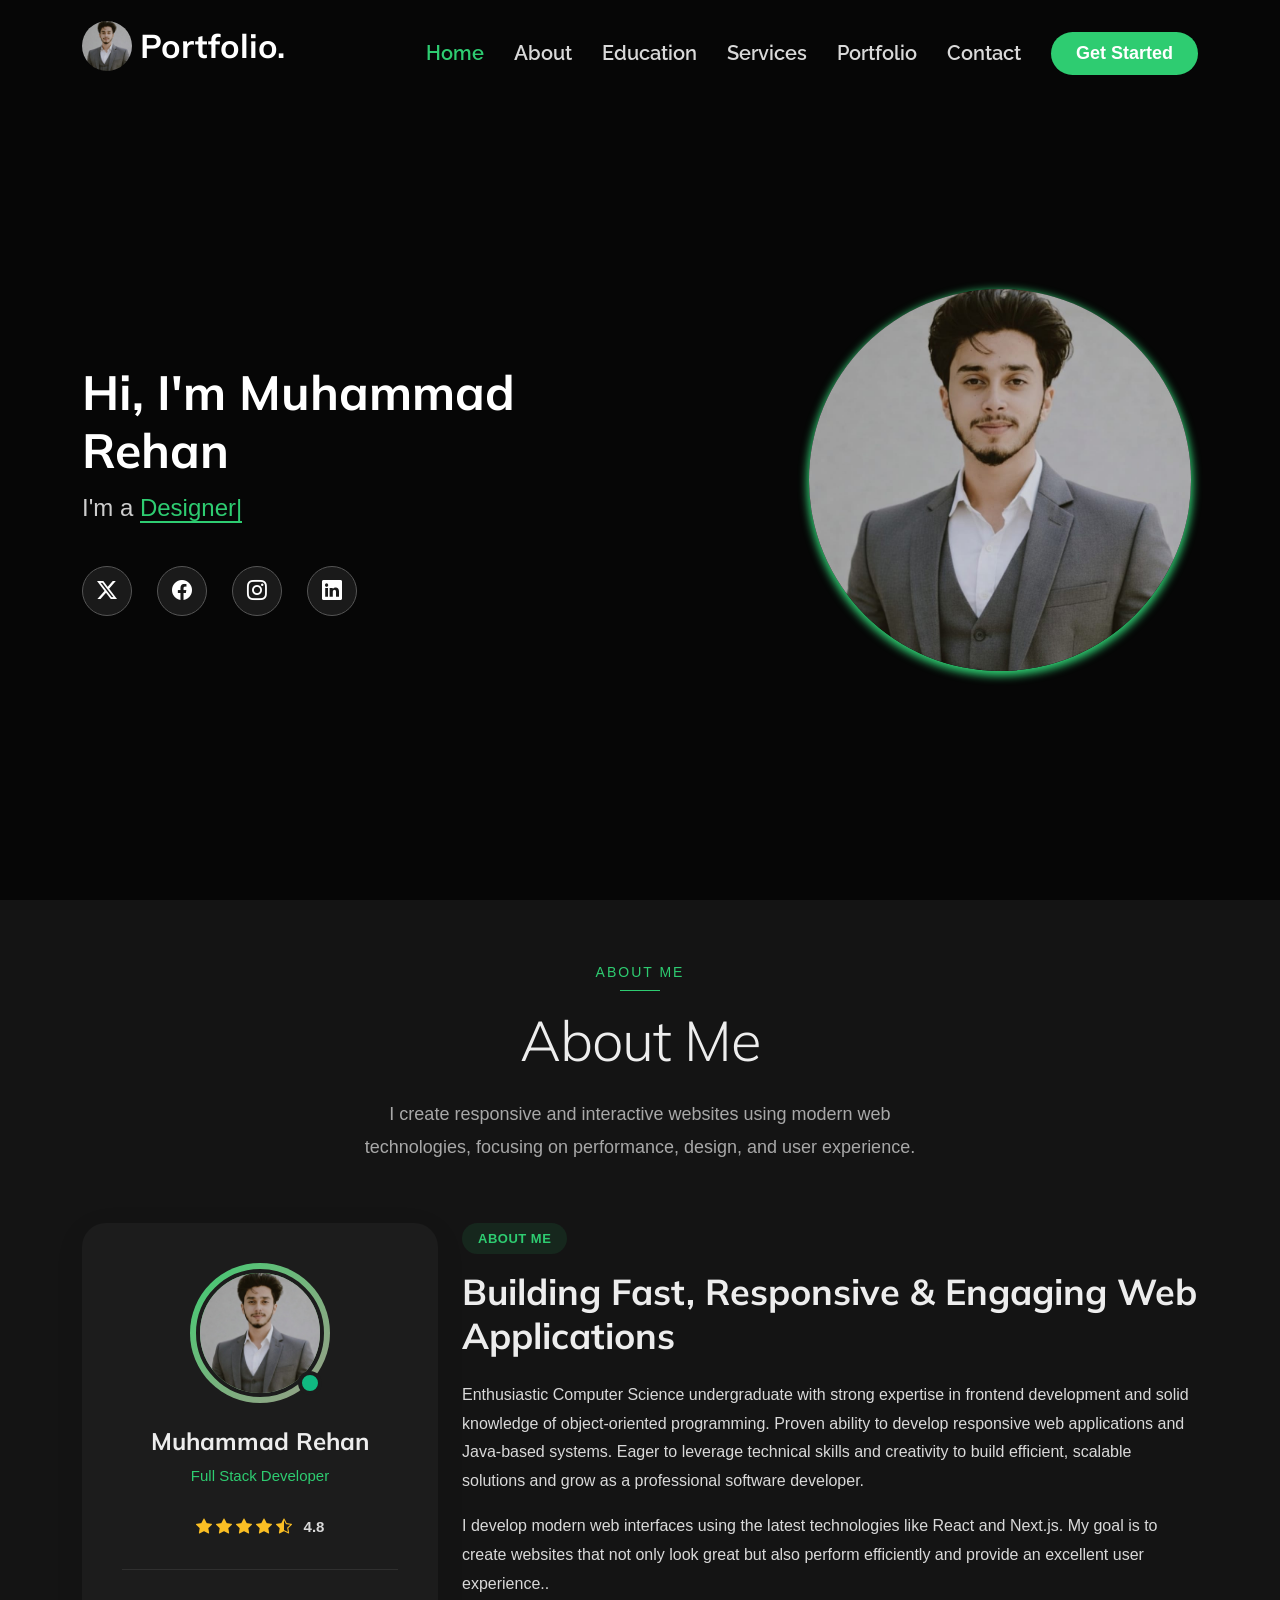
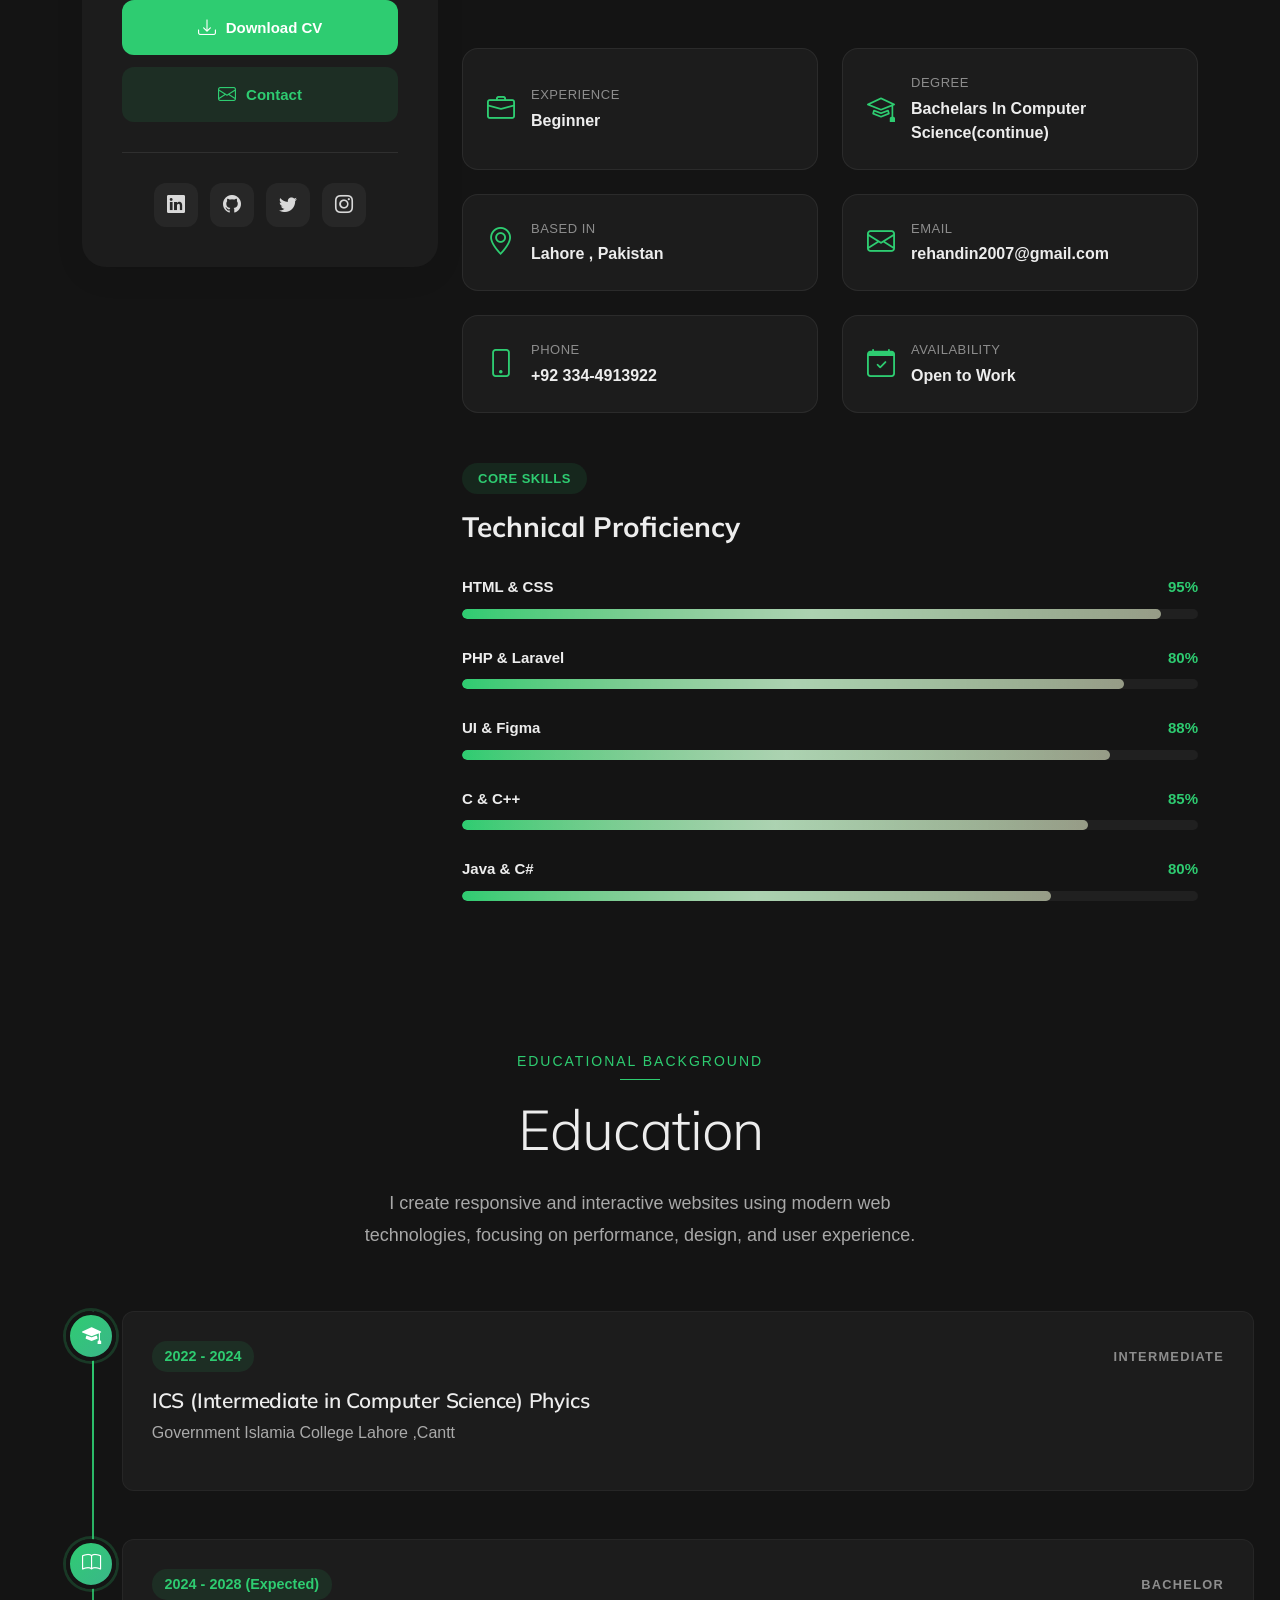
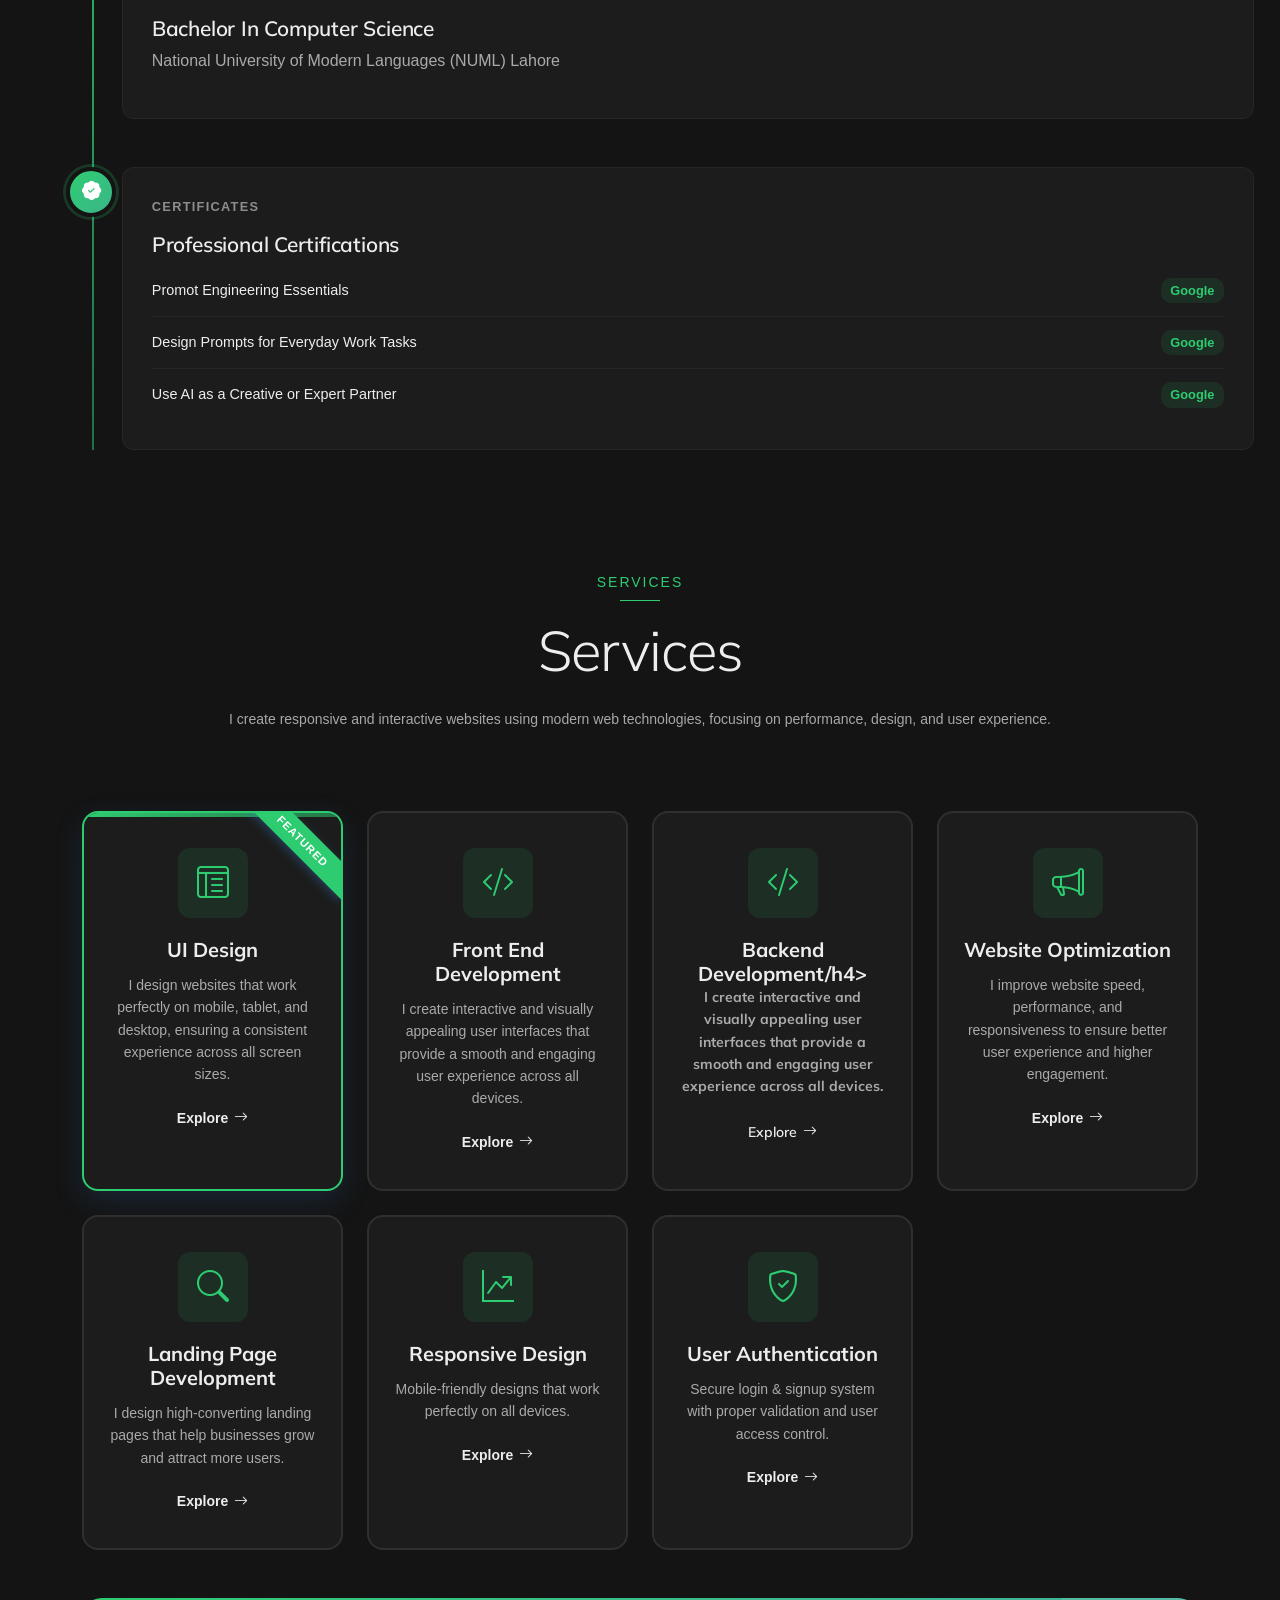
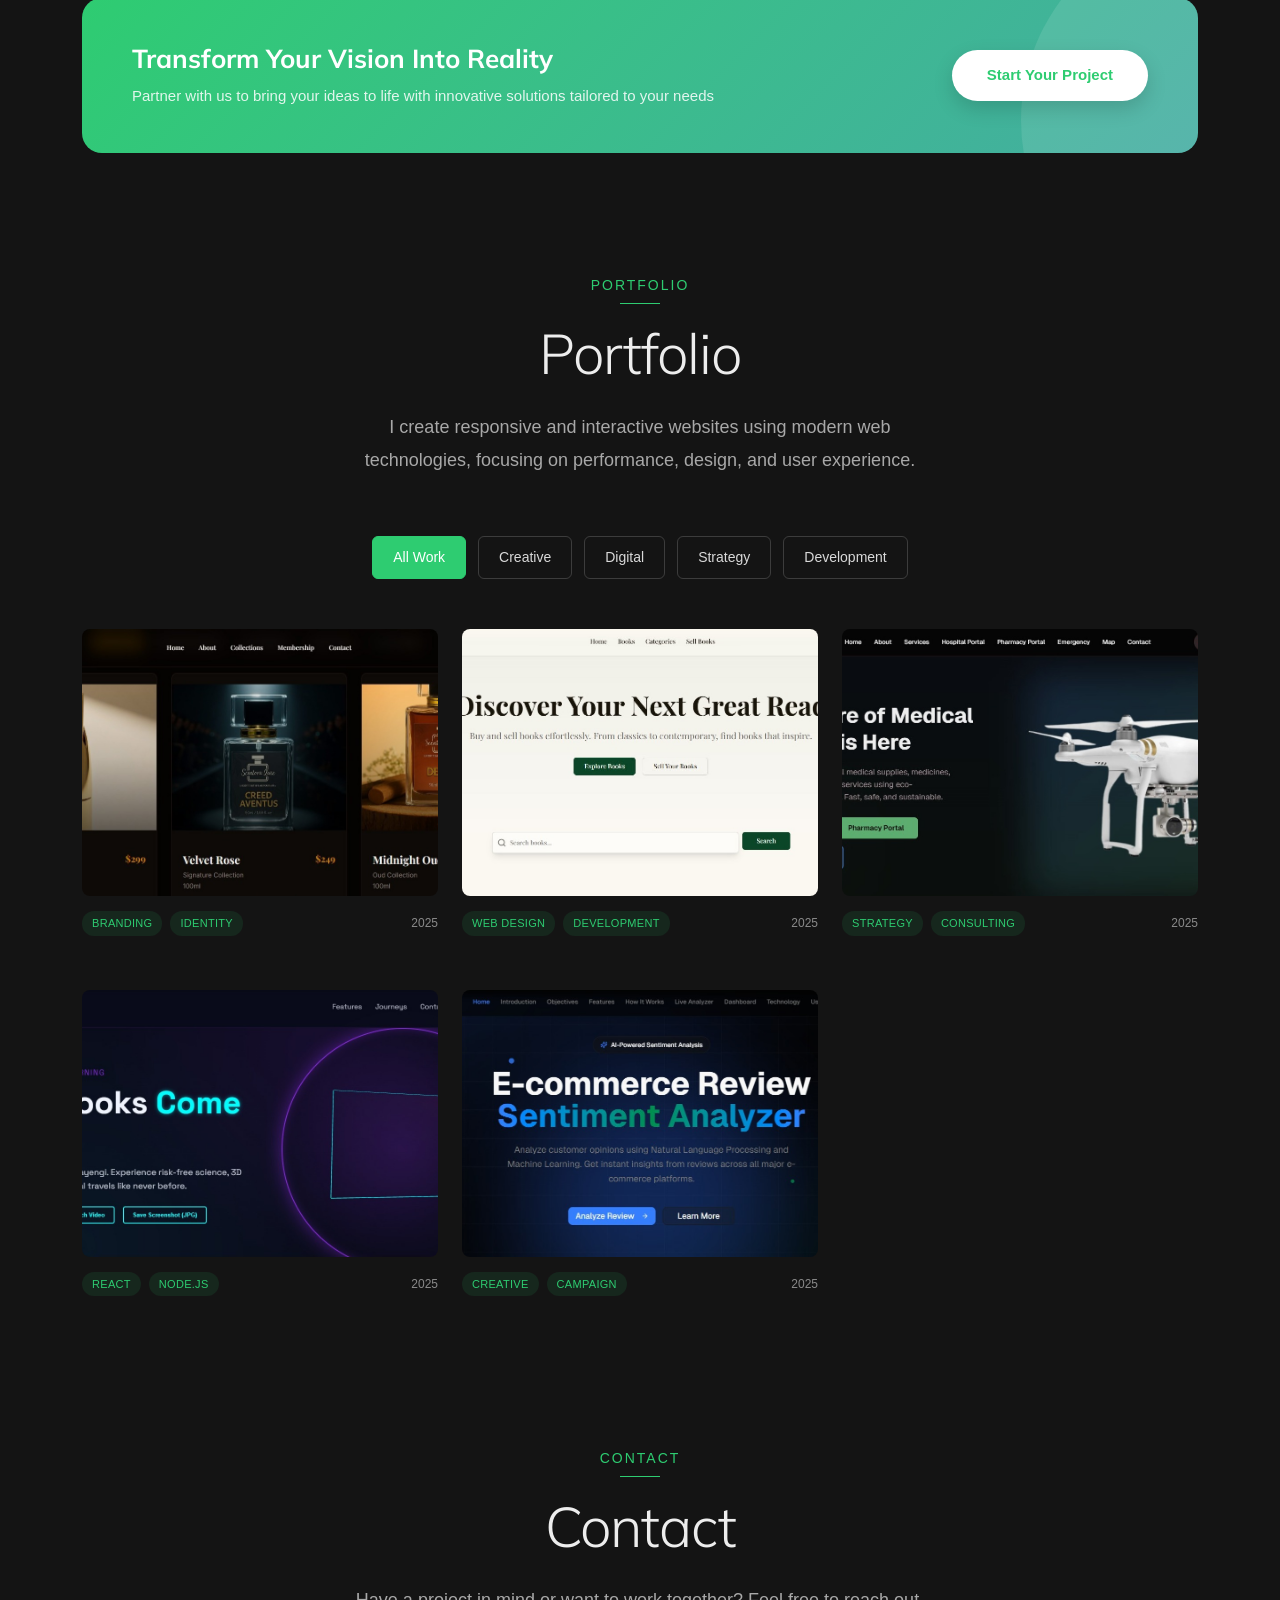
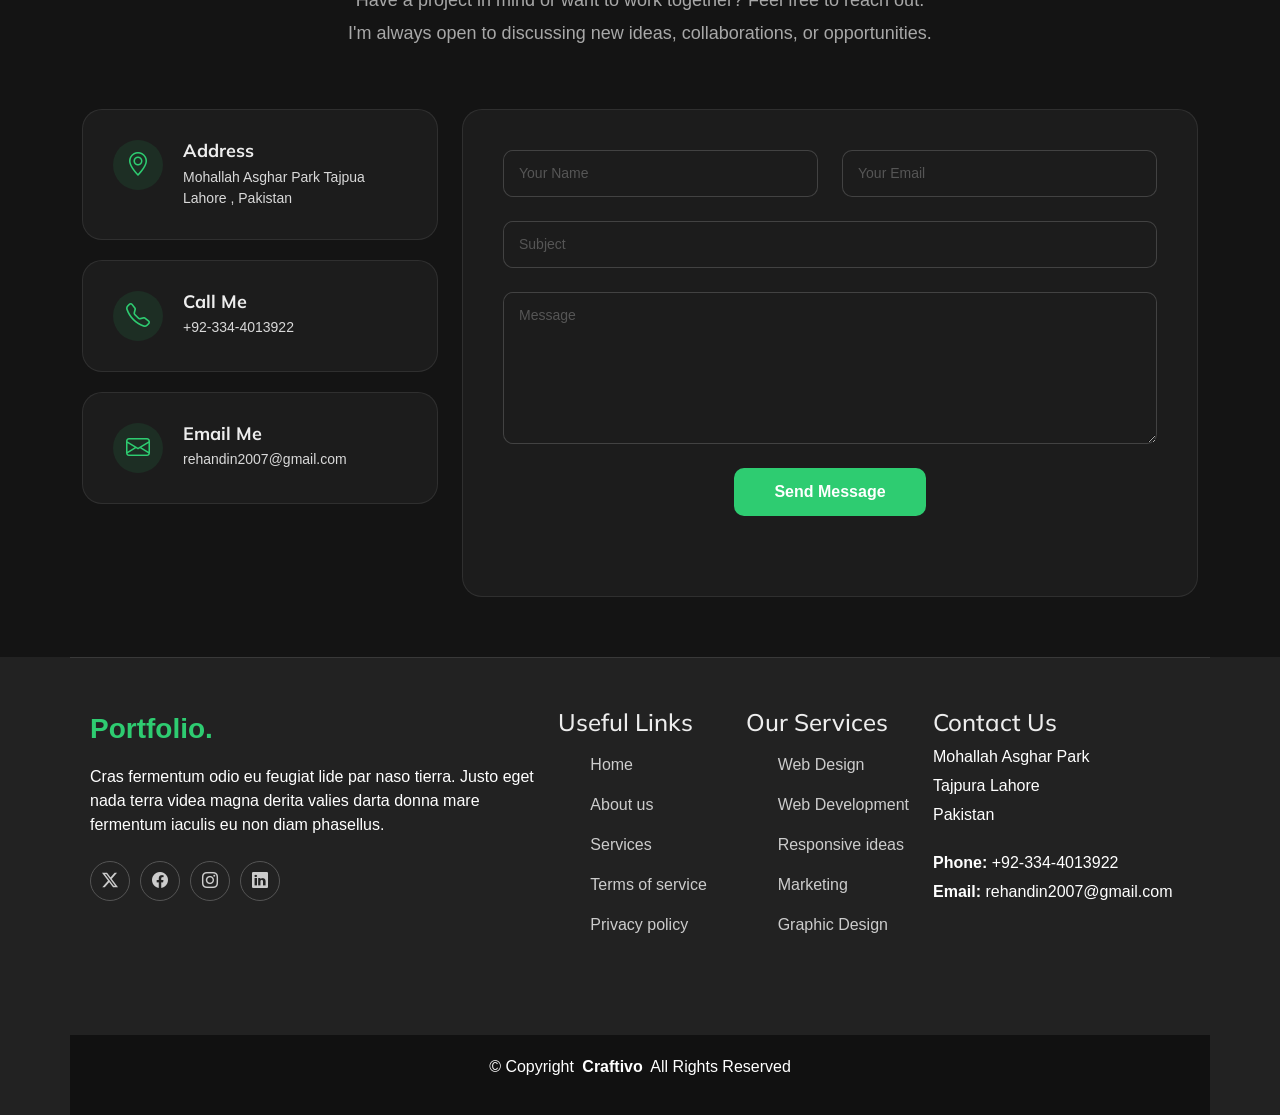
==== commit 16cb99b1: "Updated project with new changes" ====
--- a/index.html
+++ b/index.html
@@ -404,20 +404,7 @@
       <div class="container" data-aos="fade-up" data-aos-delay="100">
 
         <div class="row gy-4">
-          <!-- <div class="col-lg-3 col-md-6" data-aos="zoom-in" data-aos-delay="100">
-            <div class="service-item">
-              <div class="icon-wrapper">
-                <i class="bi bi-palette"></i>
-              </div>
-              <h4>Brand Identity</h4>
-              <p>Curabitur non nulla sit amet nisl tempus convallis quis ac lectus vivamus magna.</p>
-              <a href="service-details.html" class="read-more">
-                <span>Explore</span>
-                <i class="bi bi-arrow-right"></i>
-              </a>
-            </div>
-          </div> -->
-
+          
           <div class="col-lg-3 col-md-6" data-aos="zoom-in" data-aos-delay="200">
             <div class="service-item featured">
               <div class="featured-tag">Featured</div>
@@ -427,7 +414,7 @@
               <h4>UI Design</h4>
               <p>I design websites that work perfectly on mobile, tablet, and desktop, ensuring a consistent experience
                 across all screen sizes.</p>
-              <a href="service-details.html" class="read-more">
+              <a href="service-details.html?id=ui" class="read-more">
                 <span>Explore</span>
                 <i class="bi bi-arrow-right"></i>
               </a>
@@ -442,7 +429,7 @@
               <h4>Front End Development</h4>
               <p>I create interactive and visually appealing user interfaces that provide a smooth and engaging user
                 experience across all devices.</p>
-              <a href="service-details.html" class="read-more">
+              <a href="service-details.html?id=frontend" class="read-more">
                 <span>Explore</span>
                 <i class="bi bi-arrow-right"></i>
               </a>
@@ -457,7 +444,7 @@
               <h4>Backend Development/h4>
                 <p>I create interactive and visually appealing user interfaces that provide a smooth and engaging user
                   experience across all devices.</p>
-                <a href="service-details.html" class="read-more">
+                <a href="service-details.html?id=backend" class="read-more">
                   <span>Explore</span>
                   <i class="bi bi-arrow-right"></i>
                 </a>
@@ -472,7 +459,7 @@
               <h4>Website Optimization</h4>
               <p>I improve website speed, performance, and responsiveness to ensure better user experience and higher
                 engagement.</p>
-              <a href="service-details.html" class="read-more">
+              <a href="service-details.html?id=optimization" class="read-more">
                 <span>Explore</span>
                 <i class="bi bi-arrow-right"></i>
               </a>
@@ -486,7 +473,7 @@
               </div>
               <h4>Landing Page Development</h4>
               <p>I design high-converting landing pages that help businesses grow and attract more users.</p>
-              <a href="service-details.html" class="read-more">
+              <a href="service-details.html?id=landing" class="read-more">
                 <span>Explore</span>
                 <i class="bi bi-arrow-right"></i>
               </a>
@@ -500,7 +487,7 @@
               </div>
               <h4>Responsive Design</h4>
               <p>Mobile-friendly designs that work perfectly on all devices.</p>
-              <a href="service-details.html" class="read-more">
+              <a href="service-details.html?id=response" class="read-more">
                 <span>Explore</span>
                 <i class="bi bi-arrow-right"></i>
               </a>
@@ -514,7 +501,7 @@
               </div>
               <h4>User Authentication</h4>
               <p>Secure login & signup system with proper validation and user access control.</p>
-              <a href="service-details.html" class="read-more">
+              <a href="service-details.html?id=auth" class="read-more">
                 <span>Explore</span>
                 <i class="bi bi-arrow-right"></i>
               </a>
@@ -579,7 +566,7 @@
                       <a href="assets/img/portfolio/Image.jpeg" class="glightbox portfolio-link">
                         <i class="bi bi-plus-lg"></i>
                       </a>
-                      <a href="#" class="portfolio-details">
+                      <a href="portfolio-details.html?id=1" class="portfolio-details">
                         <i class="bi bi-arrow-right"></i>
                       </a>
                     </div>
@@ -608,7 +595,7 @@
                       <a href="assets/img/portfolio/Image1.jpeg" class="glightbox portfolio-link">
                         <i class="bi bi-plus-lg"></i>
                       </a>
-                      <a href="#" class="portfolio-details">
+                      <a href="portfolio-details.html?id=2" class="portfolio-details">
                         <i class="bi bi-arrow-right"></i>
                       </a>
                     </div>
@@ -637,7 +624,7 @@
                       <a href="assets/img/portfolio/Image2.jpeg" class="glightbox portfolio-link">
                         <i class="bi bi-plus-lg"></i>
                       </a>
-                      <a href="#" class="portfolio-details">
+                      <a href="portfolio-details.html?id=3" class="portfolio-details">
                         <i class="bi bi-arrow-right"></i>
                       </a>
                     </div>
@@ -667,7 +654,7 @@
                       <a href="assets/img/portfolio/Image3.jpeg" class="glightbox portfolio-link">
                         <i class="bi bi-plus-lg"></i>
                       </a>
-                      <a href="#" class="portfolio-details">
+                      <a href="portfolio-details.html?id=4" class="portfolio-details">
                         <i class="bi bi-arrow-right"></i>
                       </a>
                     </div>
@@ -696,7 +683,7 @@
                       <a href="assets/img/portfolio/Image4.jpeg" class="glightbox portfolio-link">
                         <i class="bi bi-plus-lg"></i>
                       </a>
-                      <a href="#" class="portfolio-details">
+                      <a href="portfolio-details.html?id=5" class="portfolio-details">
                         <i class="bi bi-arrow-right"></i>
                       </a>
                     </div>
--- a/assets/css/main.css
+++ b/assets/css/main.css
@@ -149,7 +149,7 @@
   --heading-color: #ffffff;
   color: var(--default-color);
   background-color: var(--background-color);
-  padding: 30px 0;
+  padding: 20px 0;
   transition: all 0.5s;
   z-index: 997;
 }
@@ -164,7 +164,7 @@
 .header .logo h1 {
   font-size: 33px;
   margin: 0;
-  font-weight: 400;
+  font-weight: 200;
   font-weight: bold;
   color: var(--heading-color);
 }
@@ -194,8 +194,11 @@
 
   .header .btn-getstarted {
     order: 2;
-    margin: 0 0px 1px 10px;
-    padding: 0px 13px;
+    margin: 0 10px;
+    padding: 8px 14px;
+    font-size: 10px;
+    border-radius: 6px; /* NOT circle */
+    display: inline-block;
   }
 
   .header .navmenu {
@@ -736,7 +739,6 @@
 
 /* LEFT TEXT */
 .hero-text {
-  
   text-align: left;
 }
 
@@ -786,9 +788,9 @@
 
 /* RIGHT IMAGE */
 .hero-image img {
-  margin-top: 100px;
+  margin-top: 60px;
   margin-left: 150px;
-  max-width: 80%;
+  max-width: 70%;
   border-radius: 100%;
   box-shadow: 0px 3px 8px 2px #2ecc71  ;
 }
@@ -803,9 +805,24 @@
 
   .hero-text {
     text-align: center;
-    margin-top: 45px;
-  }
-
+    margin-top: 5px;
+  }
+  .social-links {
+    display: flex;
+    justify-content: center;
+    gap: 15px;
+    margin-top: -20px;
+  }
+
+  .social-links a {
+    font-size: 20px;
+    width: 40px;
+    height: 40px;
+    display: flex;
+    align-items: center;
+    justify-content: center;
+    border-radius: 50%;
+  }
   .hero h2 {
     font-size: 32px;
   }
@@ -818,7 +835,7 @@
 
   .hero-image img {
     margin-left: 0;
-    margin-top: 100px;
+    margin-top: 70px;
     max-width: 60%;
   }
 }
@@ -2657,3 +2674,364 @@
   transform: translateY(-2px);
 }
 
+.portfolio-details .portfolio-details-slider {
+  border-radius: 12px;
+  overflow: hidden;
+  box-shadow: 0 10px 30px rgba(0, 0, 0, 0.1);
+  margin-bottom: 40px;
+}
+
+.portfolio-details .portfolio-details-slider img {
+  width: 100%;
+  height: auto;
+  display: block;
+}
+
+.portfolio-details .swiper-wrapper {
+  height: auto !important;
+}
+
+.portfolio-details .swiper-pagination {
+  position: relative;
+  margin-top: 20px;
+  bottom: 0;
+}
+
+.portfolio-details .swiper-pagination .swiper-pagination-bullet {
+  width: 12px;
+  height: 12px;
+  background-color: color-mix(in srgb, var(--default-color), transparent 70%);
+  opacity: 1;
+  transition: all 0.3s;
+}
+
+.portfolio-details .swiper-pagination .swiper-pagination-bullet-active {
+  background-color: var(--accent-color);
+  width: 30px;
+  border-radius: 6px;
+}
+
+.portfolio-details .portfolio-content h2 {
+  font-size: 32px;
+  font-weight: 700;
+  margin-bottom: 20px;
+  color: var(--heading-color);
+}
+
+.portfolio-details .portfolio-content .meta-info {
+  display: flex;
+  flex-wrap: wrap;
+  gap: 20px;
+  margin-bottom: 30px;
+  padding-bottom: 20px;
+  border-bottom: 2px solid color-mix(in srgb, var(--default-color), transparent 90%);
+}
+
+.portfolio-details .portfolio-content .meta-info span {
+  font-size: 14px;
+  color: color-mix(in srgb, var(--default-color), transparent 30%);
+  display: flex;
+  align-items: center;
+  gap: 8px;
+}
+
+.portfolio-details .portfolio-content .meta-info span i {
+  color: var(--accent-color);
+  font-size: 16px;
+}
+
+.portfolio-details .portfolio-content h3 {
+  font-size: 24px;
+  font-weight: 700;
+  margin-top: 40px;
+  margin-bottom: 20px;
+  color: var(--heading-color);
+}
+
+.portfolio-details .portfolio-content p {
+  margin-bottom: 20px;
+  line-height: 1.8;
+}
+
+.portfolio-details .portfolio-content .highlights-box {
+  background: color-mix(in srgb, var(--accent-color), transparent 95%);
+  border-left: 4px solid var(--accent-color);
+  padding: 30px;
+  border-radius: 8px;
+  margin: 30px 0;
+}
+
+.portfolio-details .portfolio-content .highlights-box h4 {
+  font-size: 20px;
+  font-weight: 700;
+  margin-bottom: 20px;
+  color: var(--heading-color);
+}
+
+.portfolio-details .portfolio-content .highlights-box ul {
+  list-style: none;
+  padding: 0;
+  margin: 0;
+}
+
+.portfolio-details .portfolio-content .highlights-box ul li {
+  padding: 10px 0;
+  display: flex;
+  align-items: center;
+  gap: 12px;
+  font-size: 15px;
+}
+
+.portfolio-details .portfolio-content .highlights-box ul li i {
+  color: var(--accent-color);
+  font-size: 20px;
+  flex-shrink: 0;
+}
+
+.portfolio-details .portfolio-content blockquote {
+  background: var(--surface-color);
+  border-radius: 12px;
+  padding: 40px;
+  margin: 40px 0;
+  box-shadow: 0 5px 20px rgba(0, 0, 0, 0.05);
+  position: relative;
+}
+
+.portfolio-details .portfolio-content blockquote .quote-icon {
+  position: absolute;
+  top: 20px;
+  left: 20px;
+  font-size: 48px;
+  color: color-mix(in srgb, var(--accent-color), transparent 80%);
+  line-height: 1;
+}
+
+.portfolio-details .portfolio-content blockquote p {
+  font-size: 18px;
+  font-style: italic;
+  color: var(--default-color);
+  margin-bottom: 25px;
+  padding-left: 40px;
+  line-height: 1.8;
+}
+
+.portfolio-details .portfolio-content blockquote .author {
+  display: flex;
+  align-items: center;
+  gap: 15px;
+  padding-left: 40px;
+}
+
+.portfolio-details .portfolio-content blockquote .author img {
+  width: 60px;
+  height: 60px;
+  border-radius: 50%;
+  object-fit: cover;
+  border: 3px solid color-mix(in srgb, var(--accent-color), transparent 80%);
+}
+
+.portfolio-details .portfolio-content blockquote .author .author-info h5 {
+  font-size: 16px;
+  font-weight: 700;
+  margin-bottom: 5px;
+  color: var(--heading-color);
+}
+
+.portfolio-details .portfolio-content blockquote .author .author-info span {
+  font-size: 14px;
+  color: color-mix(in srgb, var(--default-color), transparent 40%);
+}
+
+.portfolio-details .sidebar .info-card,
+.portfolio-details .sidebar .share-card,
+.portfolio-details .sidebar .tags-card {
+  background: var(--surface-color);
+  border-radius: 12px;
+  padding: 30px;
+  margin-bottom: 30px;
+  box-shadow: 0 5px 20px rgba(0, 0, 0, 0.05);
+}
+
+.portfolio-details .sidebar .info-card h3,
+.portfolio-details .sidebar .share-card h3,
+.portfolio-details .sidebar .tags-card h3 {
+  font-size: 20px;
+  font-weight: 700;
+  margin-bottom: 25px;
+  color: var(--heading-color);
+  padding-bottom: 15px;
+  border-bottom: 2px solid color-mix(in srgb, var(--accent-color), transparent 80%);
+}
+
+.portfolio-details .sidebar .info-card .info-item {
+  display: flex;
+  justify-content: space-between;
+  align-items: flex-start;
+  padding: 15px 0;
+  border-bottom: 1px solid color-mix(in srgb, var(--default-color), transparent 90%);
+}
+
+.portfolio-details .sidebar .info-card .info-item:last-of-type {
+  border-bottom: none;
+  margin-bottom: 20px;
+}
+
+.portfolio-details .sidebar .info-card .info-item .label {
+  font-weight: 600;
+  font-size: 14px;
+  color: var(--heading-color);
+  text-transform: uppercase;
+  letter-spacing: 0.5px;
+}
+
+.portfolio-details .sidebar .info-card .info-item .value {
+  font-size: 14px;
+  color: color-mix(in srgb, var(--default-color), transparent 20%);
+  text-align: right;
+  max-width: 60%;
+}
+
+.portfolio-details .sidebar .info-card .btn-primary {
+  display: inline-flex;
+  align-items: center;
+  justify-content: center;
+  gap: 10px;
+  width: 100%;
+  padding: 14px 30px;
+  background: var(--accent-color);
+  color: var(--contrast-color);
+  border-radius: 8px;
+  font-weight: 600;
+  font-size: 15px;
+  transition: all 0.3s;
+  text-decoration: none;
+}
+
+.portfolio-details .sidebar .info-card .btn-primary:hover {
+  background: color-mix(in srgb, var(--accent-color), transparent 15%);
+  transform: translateY(-2px);
+  box-shadow: 0 5px 15px rgba(0, 0, 0, 0.2);
+}
+
+.portfolio-details .sidebar .share-card .social-links {
+  display: flex;
+  gap: 12px;
+}
+
+.portfolio-details .sidebar .share-card .social-links a {
+  display: flex;
+  align-items: center;
+  justify-content: center;
+  width: 45px;
+  height: 45px;
+  border-radius: 8px;
+  transition: all 0.3s;
+  font-size: 18px;
+}
+
+.portfolio-details .sidebar .share-card .social-links a.facebook {
+  background: color-mix(in srgb, #1877f2, transparent 90%);
+  color: #1877f2;
+}
+
+.portfolio-details .sidebar .share-card .social-links a.facebook:hover {
+  background: #1877f2;
+  color: #ffffff;
+}
+
+.portfolio-details .sidebar .share-card .social-links a.twitter {
+  background: color-mix(in srgb, #1da1f2, transparent 90%);
+  color: #1da1f2;
+}
+
+.portfolio-details .sidebar .share-card .social-links a.twitter:hover {
+  background: #1da1f2;
+  color: #ffffff;
+}
+
+.portfolio-details .sidebar .share-card .social-links a.linkedin {
+  background: color-mix(in srgb, #0077b5, transparent 90%);
+  color: #0077b5;
+}
+
+.portfolio-details .sidebar .share-card .social-links a.linkedin:hover {
+  background: #0077b5;
+  color: #ffffff;
+}
+
+.portfolio-details .sidebar .share-card .social-links a.pinterest {
+  background: color-mix(in srgb, #bd081c, transparent 90%);
+  color: #bd081c;
+}
+
+.portfolio-details .sidebar .share-card .social-links a.pinterest:hover {
+  background: #bd081c;
+  color: #ffffff;
+}
+
+.portfolio-details .sidebar .tags-card .tags {
+  display: flex;
+  flex-wrap: wrap;
+  gap: 10px;
+}
+
+.portfolio-details .sidebar .tags-card .tags a {
+  padding: 8px 16px;
+  background: color-mix(in srgb, var(--default-color), transparent 95%);
+  color: var(--default-color);
+  border-radius: 6px;
+  font-size: 13px;
+  font-weight: 500;
+  transition: all 0.3s;
+  text-decoration: none;
+}
+
+/* .portfolio-details .sidebar .tags-card .tags a:hover {
+  background: var(--accent-color);
+  color: var(--contrast-color);
+  transform: translateY(-2px);
+} */
+
+@media (max-width: 991px) {
+  .portfolio-details .portfolio-content h2 {
+    font-size: 28px;
+  }
+
+  .portfolio-details .portfolio-content h3 {
+    font-size: 22px;
+  }
+}
+
+@media (max-width: 767px) {
+  .portfolio-details .portfolio-content .meta-info {
+    flex-direction: column;
+    gap: 10px;
+  }
+
+  .portfolio-details .portfolio-content blockquote {
+    padding: 30px 20px;
+  }
+
+  .portfolio-details .portfolio-content blockquote .quote-icon {
+    font-size: 36px;
+  }
+
+  .portfolio-details .portfolio-content blockquote p {
+    font-size: 16px;
+    padding-left: 20px;
+  }
+
+  .portfolio-details .portfolio-content blockquote .author {
+    padding-left: 20px;
+  }
+
+  .portfolio-details .sidebar .info-card .info-item {
+    flex-direction: column;
+    gap: 8px;
+  }
+
+  .portfolio-details .sidebar .info-card .info-item .value {
+    max-width: 100%;
+    text-align: left;
+  }
+}
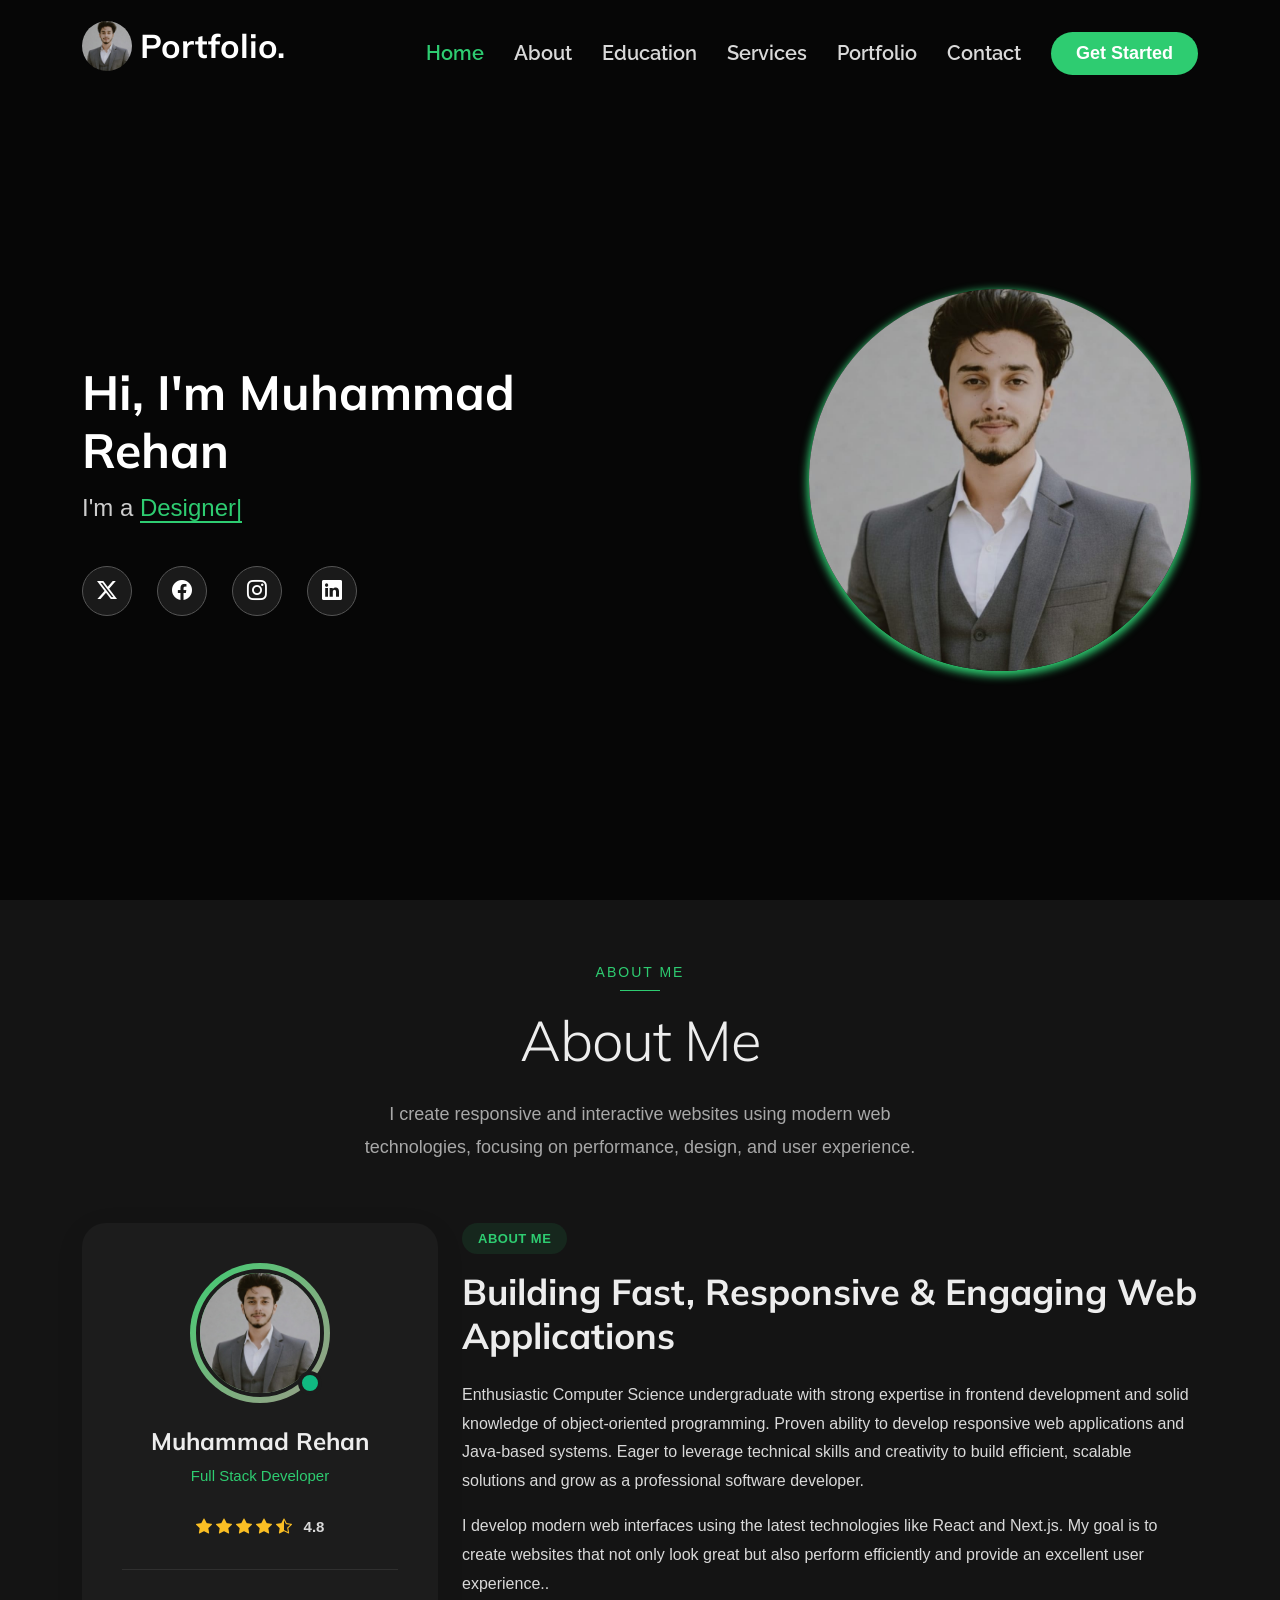
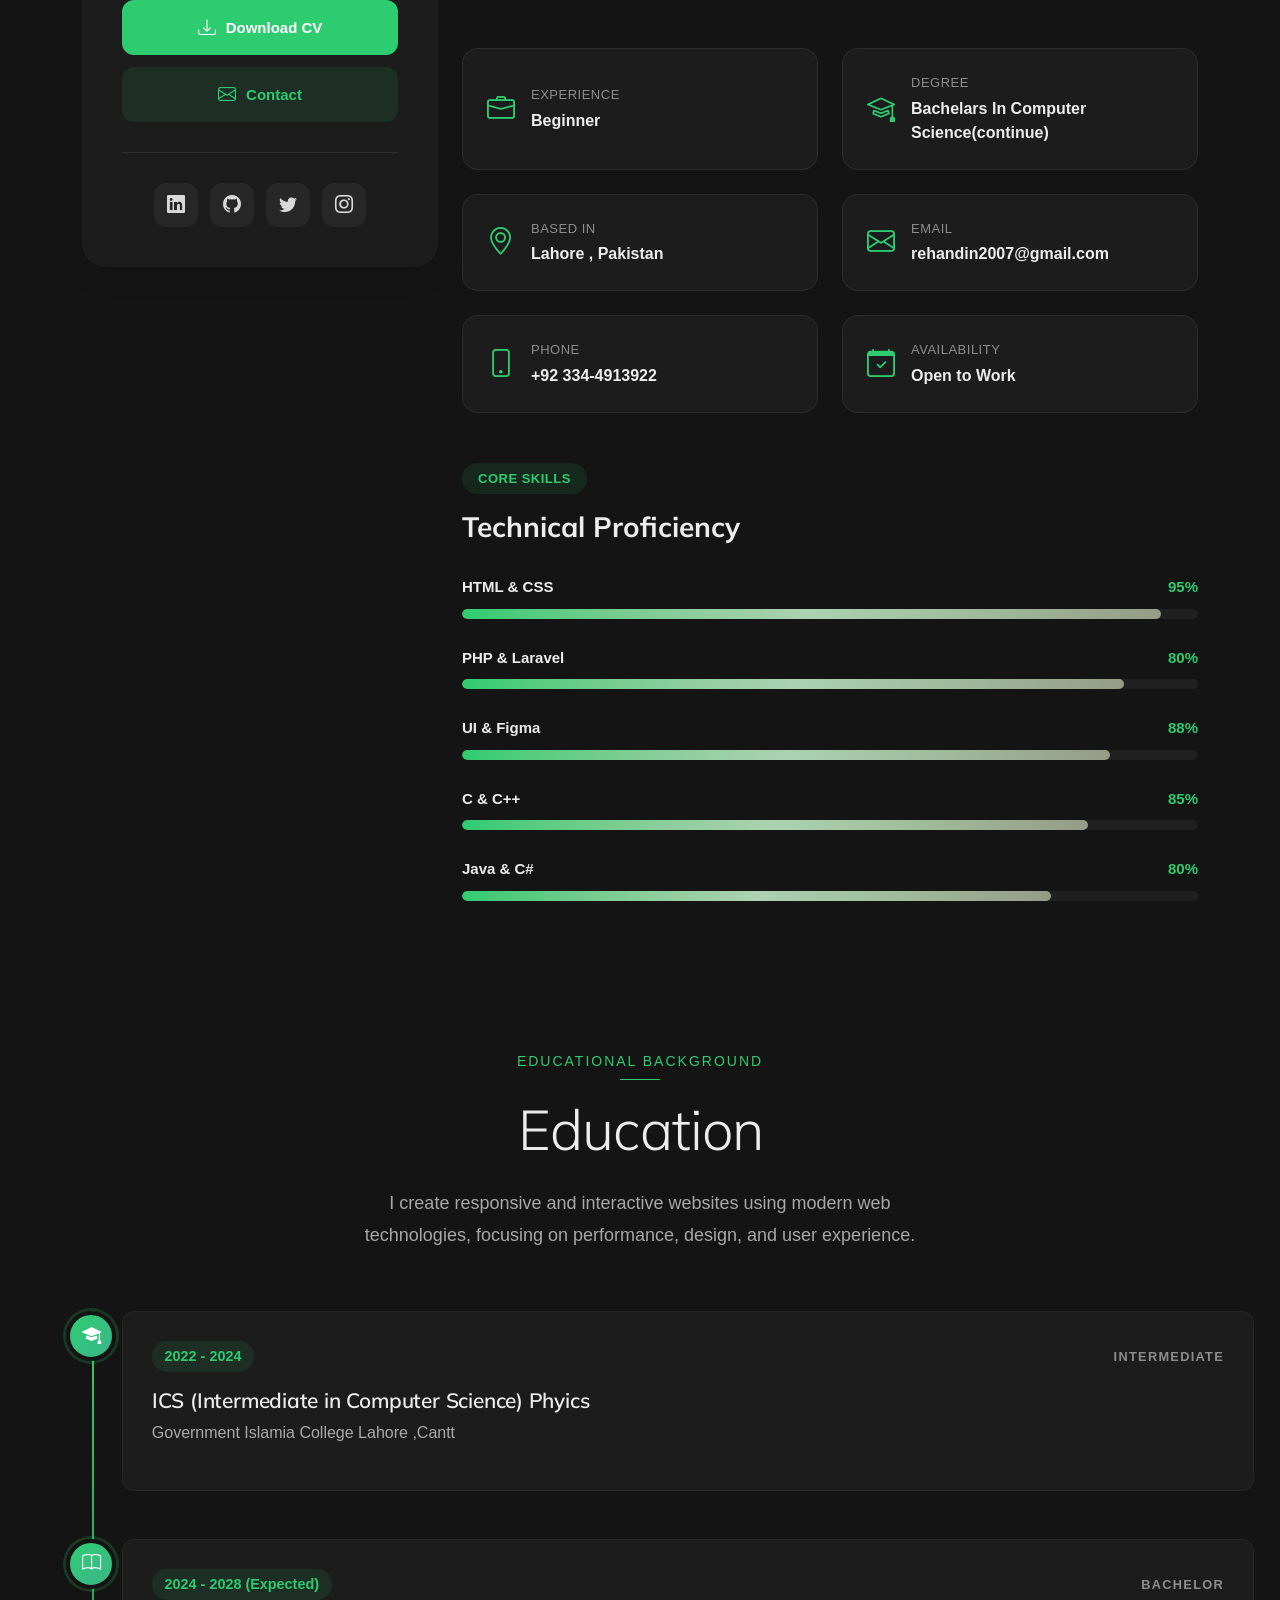
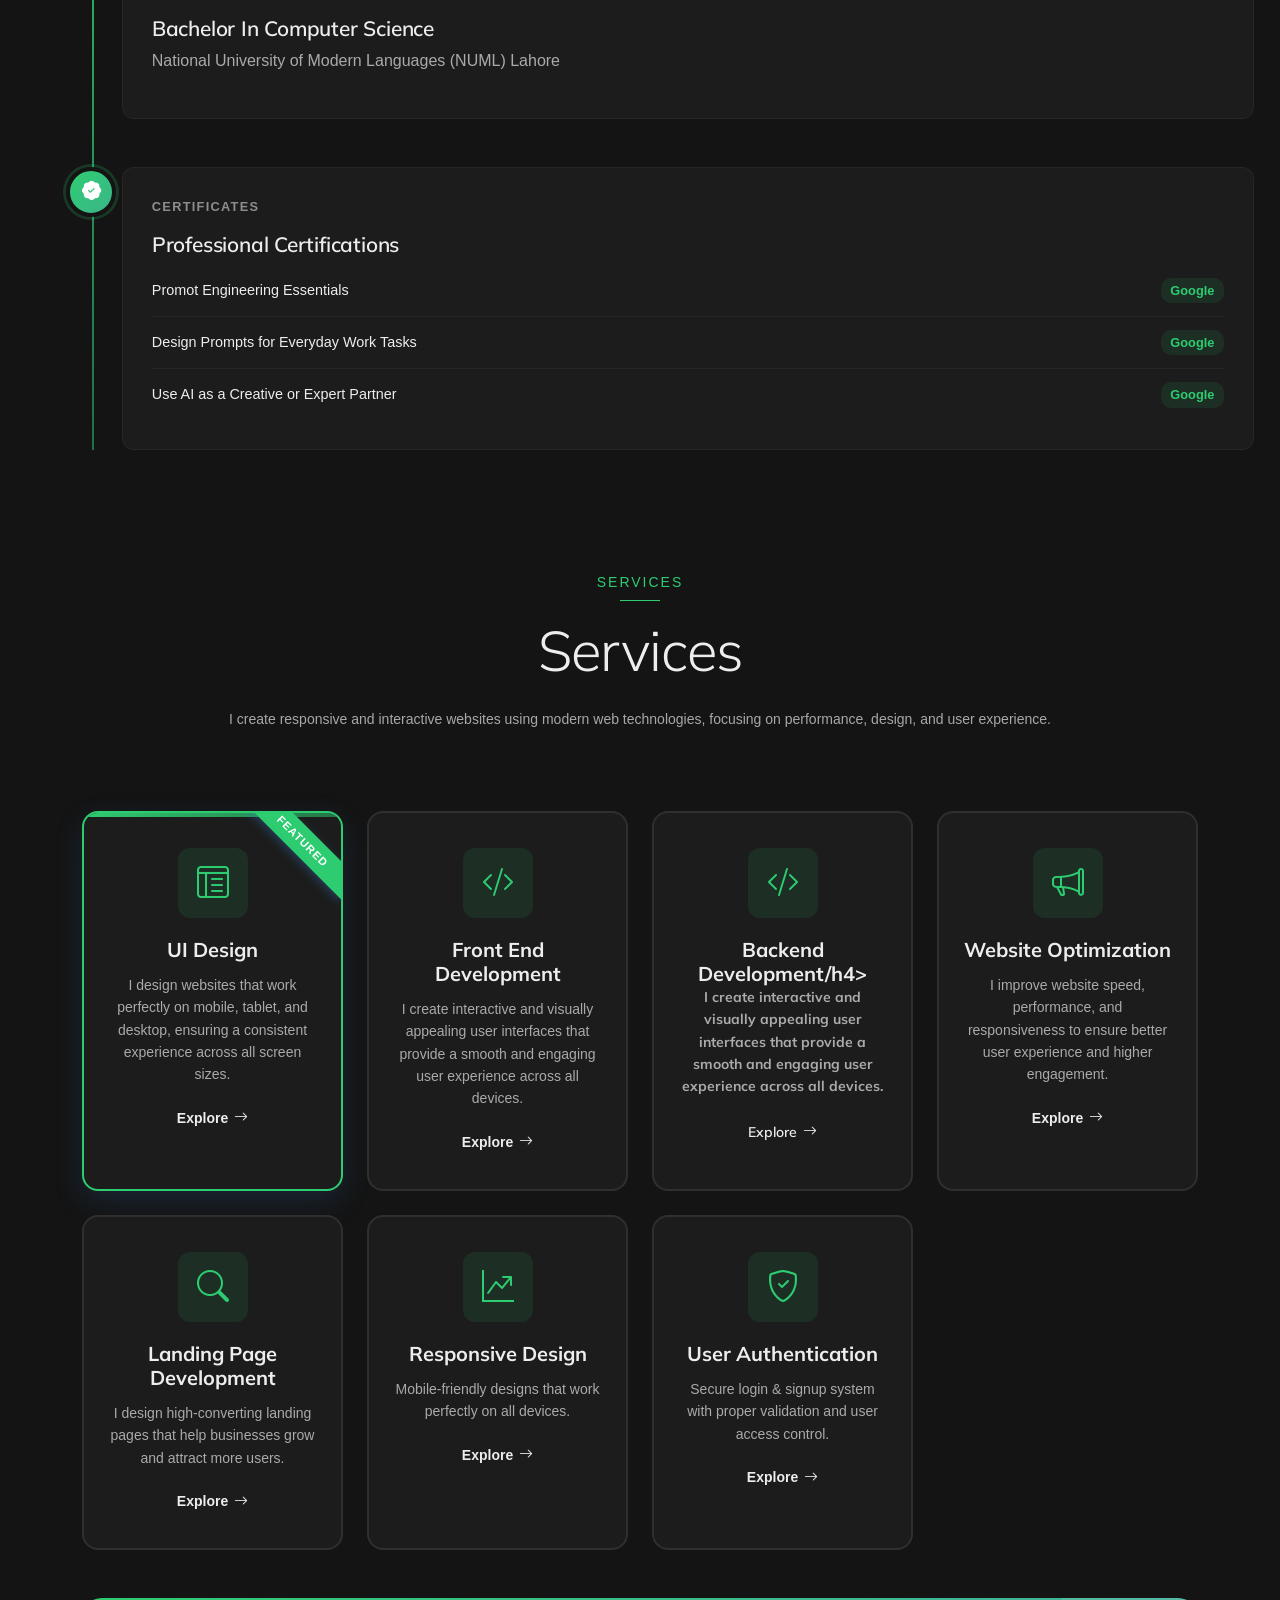
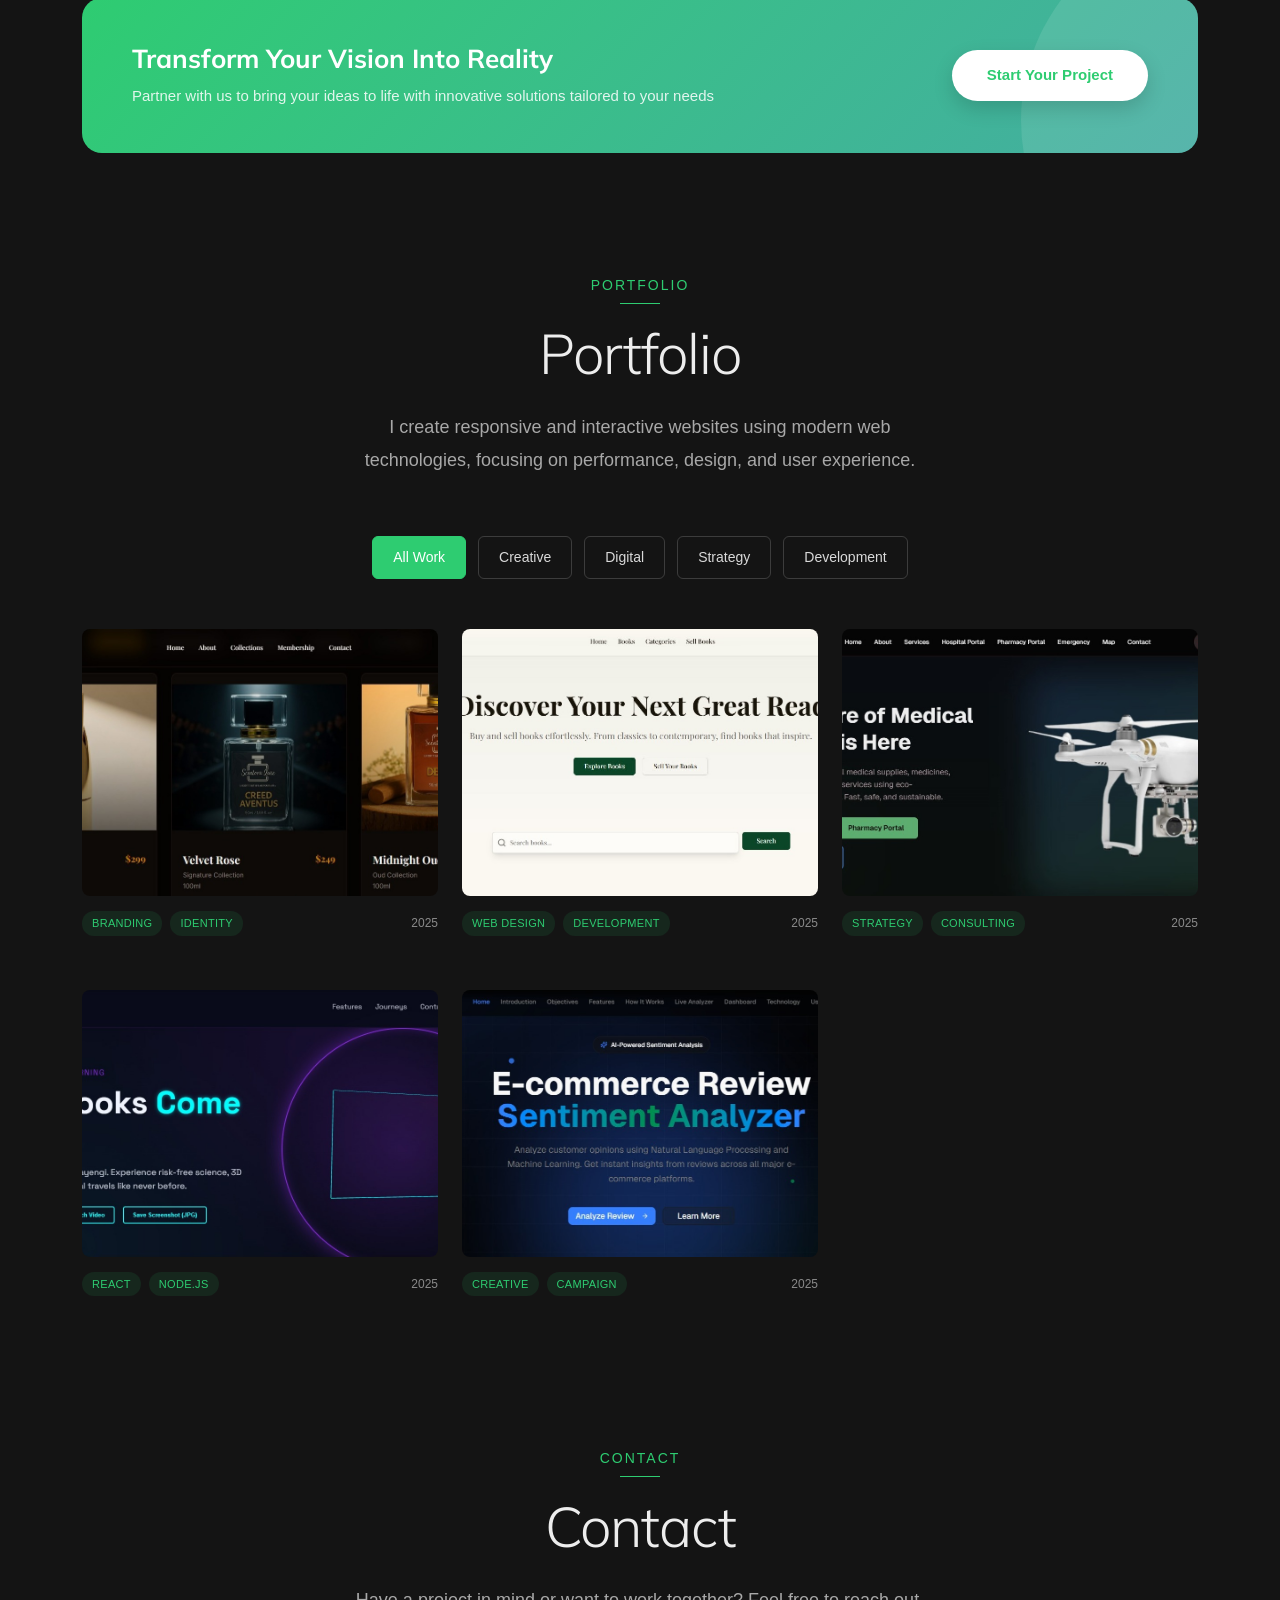
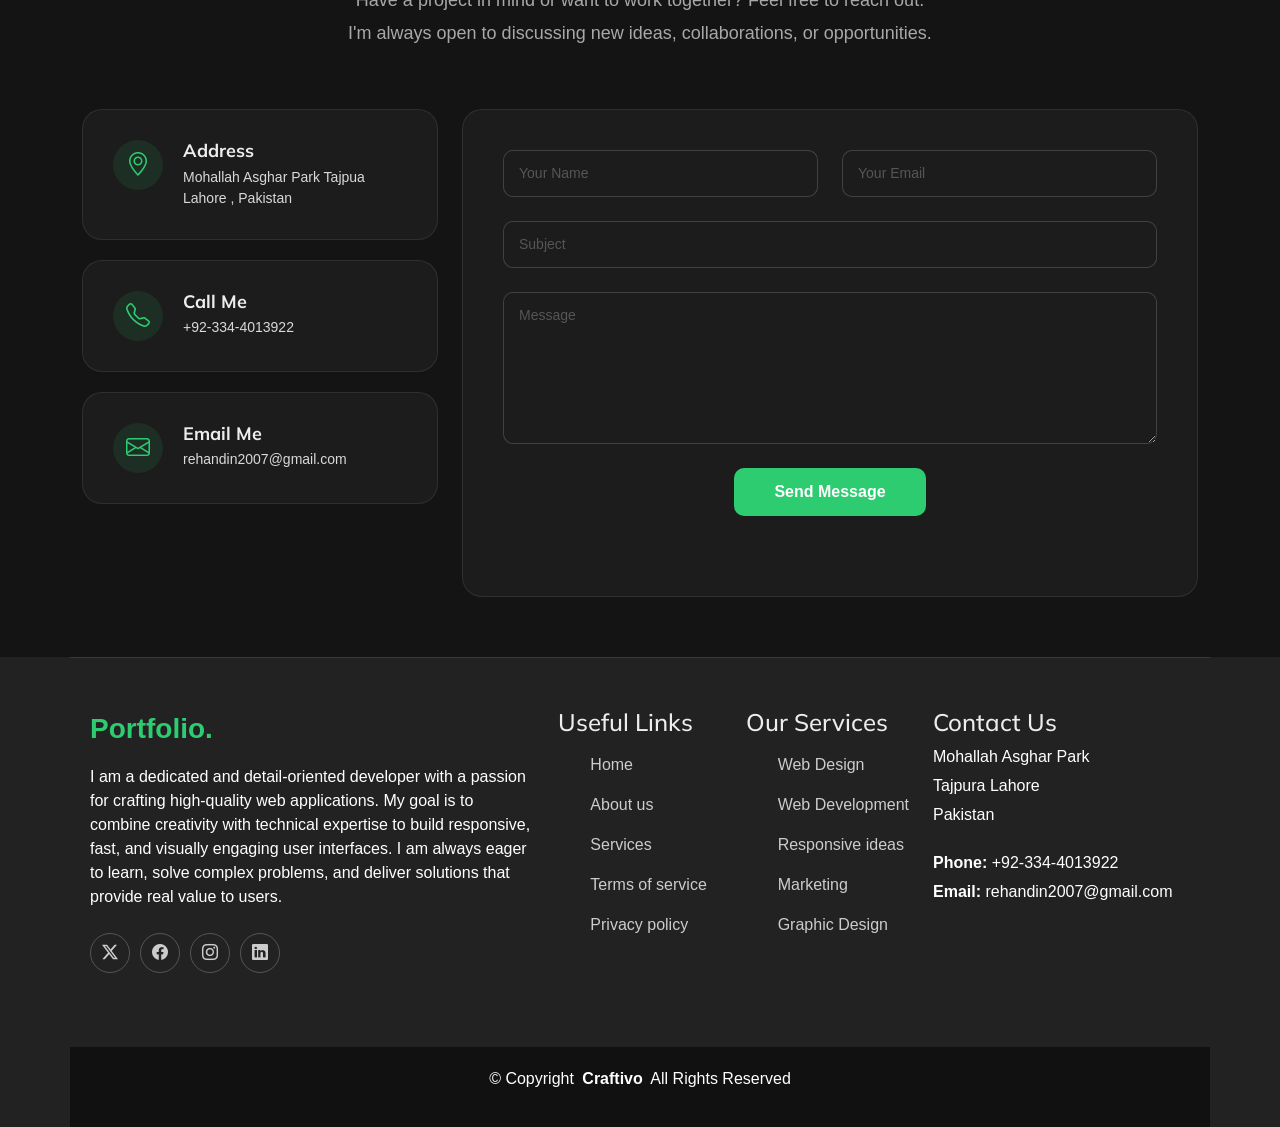
==== commit 5f492a1c: "Update index.html" ====
--- a/index.html
+++ b/index.html
@@ -863,8 +863,7 @@
           <a href="index.html" class="logo d-flex align-items-center">
             <span class="sitename">Portfolio.</span>
           </a>
-          <p>Cras fermentum odio eu feugiat lide par naso tierra. Justo eget nada terra videa magna derita valies darta
-            donna mare fermentum iaculis eu non diam phasellus.</p>
+          <p>I am a dedicated and detail-oriented developer with a passion for crafting high-quality web applications. My goal is to combine creativity with technical expertise to build responsive, fast, and visually engaging user interfaces. I am always eager to learn, solve complex problems, and deliver solutions that provide real value to users.</p>
           <div class="social-links d-flex mt-4">
             <a href=""><i class="bi bi-twitter-x"></i></a>
             <a href=""><i class="bi bi-facebook"></i></a>
@@ -944,4 +943,4 @@
 
 </body>
 
-</html>+</html>
